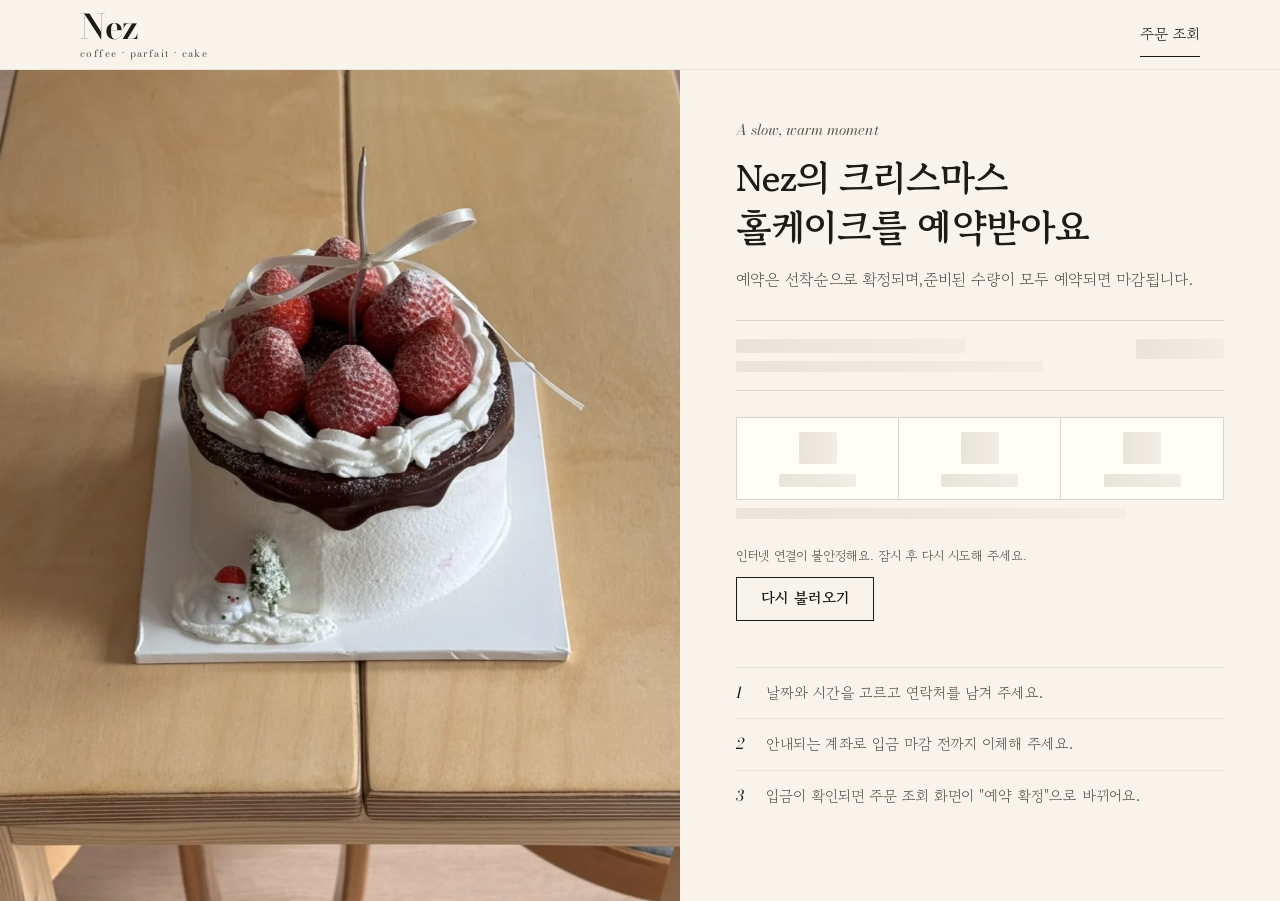
==== web/index.html @ 4365c157 "한 화면형 주문 페이지, 한글 시트와 예약 관리 메뉴, 사장님 문구 원문 반영" ====
<!doctype html>
<html lang="ko">
<head>
  <meta charset="utf-8">
  <meta name="viewport" content="width=device-width, initial-scale=1, viewport-fit=cover">
  <meta name="theme-color" content="#f8f4ec">
  <meta name="format-detection" content="telephone=no">
  <title>크리스마스 홀케이크 예약</title>
  <meta name="description" content="크리스마스 홀케이크 예약 · 12월 23·24·25일 픽업">
  <link rel="preconnect" href="https://fonts.googleapis.com">
  <link rel="preconnect" href="https://fonts.gstatic.com" crossorigin>
  <link href="https://fonts.googleapis.com/css2?family=Bodoni+Moda:ital,opsz,wght@0,6..96,400;0,6..96,600;1,6..96,400&family=Gowun+Batang:wght@400;700&display=swap" rel="stylesheet">
  <link rel="stylesheet" href="styles.css">
</head>
<body>
  <a class="skip" href="#main">본문으로 건너뛰기</a>

  <header class="top">
    <div class="top-in">
      <button type="button" class="back" id="backBtn" aria-label="처음 화면으로" hidden>
        <svg viewBox="0 0 24 24" aria-hidden="true"><path d="M15 5l-7 7 7 7"/></svg>
      </button>
      <a href="#" class="logo" id="logo" aria-label="처음 화면으로">
        <span class="logo-name" id="logoName">Nez</span>
        <span class="logo-sub" id="logoSub">coffee · parfait · cake</span>
      </a>
      <a href="#lookup" class="top-link">주문 조회</a>
    </div>
  </header>

  <main id="main" tabindex="-1">

    <!-- 불러오는 중 / 오류 -->
    <section class="screen screen-center" data-screen="loading" aria-busy="true" hidden>
      <div class="dots" aria-hidden="true"><span></span><span></span><span></span></div>
      <p class="muted">예약 정보를 불러오고 있어요</p>
    </section>

    <section class="screen screen-center" data-screen="error" hidden>
      <p class="kicker">잠시만요</p>
      <h1 class="h-lg">페이지를 불러오지 못했어요</h1>
      <p class="muted" id="loadErrorMsg">인터넷 연결을 확인하고 다시 시도해 주세요.</p>
      <button type="button" class="btn btn-solid" id="retryLoad">다시 불러오기</button>
    </section>

    <!-- 1. 소개 + 주문서 (한 화면형) -->
    <section class="screen" data-screen="home" hidden aria-labelledby="introTitle">
      <div class="home">
        <!-- 사진·제목·설명은 API를 기다리지 않고 바로 보인다. 가격·날짜·수량 자리만 뼈대로 있다가 채워진다. -->
        <div class="home-photo" id="heroPhoto" role="img" aria-label="크리스마스 딸기 홀케이크 사진" style="background-image:url('assets/hero.webp')"></div>

        <div class="home-body">
          <p class="kicker" id="introKicker">A slow, warm moment</p>
          <h1 class="h-xl" id="introTitle"><span id="introCafe">Nez</span>의 크리스마스<br>홀케이크를 예약받아요</h1>
          <p class="lead" id="introLead">예약은 선착순으로 확정되며,준비된 수량이 모두 예약되면 마감됩니다.</p>

          <div id="introData" aria-busy="true">
            <ul class="cakes" id="cakeList">
              <li class="sk-row" aria-hidden="true"><div><span class="sk sk-w60"></span><span class="sk sk-w80 sk-sm"></span></div><span class="sk sk-price"></span></li>
            </ul>
            <div class="datebox" id="introDates" role="list" aria-label="날짜별 예약 현황">
              <div aria-hidden="true"><span class="sk sk-num"></span><span class="sk sk-w50 sk-sm"></span></div>
              <div aria-hidden="true"><span class="sk sk-num"></span><span class="sk sk-w50 sk-sm"></span></div>
              <div aria-hidden="true"><span class="sk sk-num"></span><span class="sk sk-w50 sk-sm"></span></div>
            </div>
            <p class="note" id="introNote"><span class="sk sk-w80 sk-sm" aria-hidden="true"></span></p>
            <p class="place" id="introPlace" hidden></p>
            <p class="load-msg" id="introLoadMsg" role="status">예약 현황을 불러오고 있어요…</p>
          </div>

          <!-- 픽업 안내: catalog notices. 비어 있으면 숨긴다 -->
          <section class="notice-sec" id="story" aria-labelledby="noticeTitle" hidden>
            <h2 class="sub-title" id="noticeTitle">픽업 안내</h2>
            <ul class="notices" id="introNotices"></ul>
          </section>

          <ol class="steps" aria-label="예약 순서">
            <li><i>1</i><span>날짜와 시간을 고르고 연락처를 남겨 주세요.</span></li>
            <li><i>2</i><span>안내되는 계좌로 입금 마감 전까지 이체해 주세요.</span></li>
            <li><i>3</i><span>입금이 확인되면 주문 조회 화면이 "예약 확정"으로 바뀌어요.</span></li>
          </ol>

          <!-- 접수 전·마감 후에는 주문서 대신 이 안내만 보인다 -->
          <p class="closed" id="closedNotice" role="status" hidden></p>

          <form id="orderForm" class="order-form" novalidate autocomplete="on" aria-labelledby="formTitle" hidden>
            <h2 class="divider-title" id="formTitle">예약하기</h2>

          <fieldset class="sec" data-field="productId" id="cakeField" aria-describedby="err-productId" hidden>
            <legend class="sec-t"><b>케이크</b></legend>
            <div class="cake-choices" id="cakeChoices"></div>
            <p class="err" id="err-productId"></p>
          </fieldset>

          <fieldset class="sec" data-field="pickupDate" aria-describedby="err-pickupDate">
            <legend class="sec-t"><b>픽업 날짜</b><span id="dateHint"></span></legend>
            <div id="calendars"></div>
            <p class="err" id="err-pickupDate"></p>
          </fieldset>

          <fieldset class="sec" data-field="pickupTime" aria-describedby="err-pickupTime">
            <legend class="sec-t"><b>픽업 시간</b><span id="timeHint"></span></legend>
            <div class="times" id="timeChoices"></div>
            <p class="err" id="err-pickupTime"></p>
          </fieldset>

          <div class="sec">
            <h2 class="sec-t"><b>주문하시는 분</b></h2>

            <div class="field" data-field="customerName">
              <label for="customerName">성함</label>
              <input class="input" id="customerName" name="customerName" type="text" maxlength="20" autocomplete="name" enterkeyhint="next" aria-describedby="err-customerName depositorNote">
              <p class="hint" id="depositorNote">입금자명도 이 성함으로 들어가요. <b>이 이름 그대로 입금해야 자동 확정됩니다.</b></p>
              <p class="err" id="err-customerName"></p>
            </div>

            <details class="depositor" id="depositorDetails">
              <summary><span>입금자명이 다른가요?</span></summary>
              <div class="field" data-field="depositorName">
                <label for="depositorName">입금자명</label>
                <input class="input" id="depositorName" name="depositorName" type="text" maxlength="20" enterkeyhint="next" aria-describedby="err-depositorName depositorCallout">
                <p class="callout" id="depositorCallout">통장에 찍히는 이름(가족 명의 등)을 적어 주세요. 이 이름 그대로 입금해야 자동 확정됩니다.</p>
                <p class="err" id="err-depositorName"></p>
              </div>
            </details>

            <div class="field" data-field="phone">
              <label for="phone">연락처</label>
              <input class="input" id="phone" name="phone" type="tel" inputmode="numeric" maxlength="13" autocomplete="tel" enterkeyhint="done" placeholder="010-0000-0000" aria-describedby="err-phone">
              <p class="err" id="err-phone"></p>
            </div>

            <div class="field" data-field="qty">
              <span class="label" id="qtyLabel">케이크 개수</span>
              <div class="qty" role="group" aria-labelledby="qtyLabel" aria-describedby="qtyHint">
                <button type="button" id="qtyMinus" aria-label="한 개 줄이기">−</button>
                <output id="qtyValue" aria-live="polite">1</output>
                <button type="button" id="qtyPlus" aria-label="한 개 늘리기">+</button>
              </div>
              <p class="hint" id="qtyHint"></p>
              <p class="err" id="err-qty"></p>
            </div>

            <div class="field" data-field="lettering" id="letteringField" hidden>
              <label for="lettering">레터링 문구 <span class="opt">선택</span></label>
              <input class="input" id="lettering" name="lettering" type="text" aria-describedby="letteringHint err-lettering">
              <p class="hint" id="letteringHint"><span id="letteringCount">0</span> / <span id="letteringMax">20</span>자</p>
              <p class="err" id="err-lettering"></p>
            </div>
          </div>

          <div class="sec" data-field="agreePrivacy">
            <label class="agree">
              <input type="checkbox" id="agreePrivacy" name="agreePrivacy" aria-describedby="privacyText err-agreePrivacy">
              <span class="box" aria-hidden="true"></span>
              <span>개인정보 수집·이용에 동의합니다 <em>(필수)</em>
                <small id="privacyText"></small>
              </span>
            </label>
            <p class="err" id="err-agreePrivacy"></p>
            <div class="refund-box" id="formRefund" hidden>
              <p class="refund-title">환불·변경 규정</p>
              <p class="refund-text" id="formRefundText"></p>
            </div>
          </div>

          <p class="form-error" id="formError" role="alert" hidden></p>

          </form>

          <!-- 주문 바: 폰·태블릿은 화면 아래 고정, PC는 오른쪽 칸 아래에 붙는다 -->
          <aside class="summary" id="orderBar" aria-label="주문 요약" hidden>
            <div class="sum-total">
              <span class="sum-meta" id="barMeta">결제 금액</span>
              <strong id="totalAmount">0원</strong>
            </div>
            <button type="submit" form="orderForm" class="btn btn-solid" id="submitBtn">주문하기</button>
          </aside>
        </div>
      </div>
    </section>

    <!-- 3. 입금 안내 / 주문 상태 -->
    <section class="screen" data-screen="order" hidden>
      <div id="orderView" class="order-wrap"></div>
    </section>

    <!-- 4. 주문 조회 -->
    <section class="screen" data-screen="lookup" hidden aria-labelledby="lookupTitle">
      <div class="lookup-wrap">
        <p class="kicker">주문 확인</p>
        <h1 class="h-lg" id="lookupTitle">주문 조회</h1>
        <p class="muted">주문번호와 주문할 때 적은 연락처 뒷 4자리를 입력해 주세요.</p>
        <form id="lookupForm" novalidate>
          <div class="field" data-field="orderId">
            <label for="lookupOrderId">주문번호</label>
            <input class="input input-code" id="lookupOrderId" type="text" autocapitalize="characters" autocomplete="off" spellcheck="false" placeholder="C-1224-A7K2" aria-describedby="err-orderId">
            <p class="err" id="err-orderId"></p>
          </div>
          <div class="field" data-field="phone4">
            <label for="lookupPhone4">연락처 뒷 4자리</label>
            <input class="input input-code" id="lookupPhone4" type="tel" inputmode="numeric" maxlength="4" autocomplete="off" placeholder="0000" aria-describedby="err-phone4">
            <p class="err" id="err-phone4"></p>
          </div>
          <p class="form-error" id="lookupError" role="alert" hidden></p>
          <button type="submit" class="btn btn-solid btn-block" id="lookupBtn">조회하기</button>
        </form>
        <div class="recent" id="recentOrders" hidden></div>
      </div>
    </section>
  </main>

  <footer class="footer" id="footer" hidden>
    <div class="footer-in">
      <p class="footer-logo" id="footName"></p>
      <dl class="footer-biz" id="footBiz"></dl>
      <div class="footer-policy" id="footPolicy">
        <p class="footer-label">환불·변경 규정</p>
        <p id="footRefund"></p>
      </div>
      <a class="footer-insta" id="footInsta" href="#" target="_blank" rel="noopener" hidden>인스타그램</a>
    </div>
  </footer>

  <!-- 복사 대체용 시트 (클립보드가 막힌 브라우저) -->
  <div class="sheet" id="copySheet" hidden>
    <div class="sheet-panel" role="dialog" aria-modal="true" aria-labelledby="copySheetTitle">
      <p class="sheet-title" id="copySheetTitle">길게 눌러 복사해 주세요</p>
      <input class="input input-code" id="copySheetInput" type="text" readonly aria-labelledby="copySheetTitle">
      <button type="button" class="btn btn-line btn-block" id="copySheetClose">닫기</button>
    </div>
  </div>

  <div class="toast" id="toast" role="status" aria-live="polite"></div>

  <script src="config.js"></script>
  <script src="mock/mock-api.js"></script>
  <script src="app.js"></script>
</body>
</html>
---- web/styles.css ----
/* =========================================================
   Nez 크리스마스 홀케이크 예약 — 방향 A "영업 달력"
   아이보리 종이, 굵기 대비 큰 세리프, 가는 회색 격자, 마감은 분홍 원.
   색·글꼴은 :root 변수만 바꾸면 전체에 반영된다.
   ========================================================= */
:root {
  /* 바탕 */
  --ivory: #f8f4ec;        /* 페이지 */
  --paper: #fffdf8;        /* 달력·카드 */
  --line: #d9d3c8;         /* 격자선 */
  --line-soft: #e9e4da;

  /* 글자 (ivory 위 대비: ink 15:1, ink-2 6.7:1, ink-3은 장식·비활성 전용) */
  --ink: #1d1a17;
  --ink-2: #5b544c;
  --ink-3: #a39b90;

  /* 브랜드 */
  --choco: #4a2f24;        /* 선택, 강조 면 */
  --on-choco: #fffdf8;
  --berry: #a8322a;        /* 남은 수량, 오류 (ivory 위 6:1) */
  --pink: #f6d9d6;         /* 마감 원 (휴무일 원과 같은 느낌) */
  --pink-ink: #8a4a44;     /* 분홍 원 위 글자 (5:1) */
  --wood: #c9a97c;

  /* 글꼴 */
  --latin: "Bodoni Moda", "Times New Roman", serif;
  --kr: "Gowun Batang", "Apple SD Gothic Neo", "Noto Serif KR", serif;

  /* 크기 */
  --gutter: 22px;
  --tap: 52px;
  --bar-h: 76px;           /* 모바일 하단 주문 바 높이 */
  --safe-bottom: env(safe-area-inset-bottom, 0px);
}

*, *::before, *::after { box-sizing: border-box; }
html { -webkit-text-size-adjust: 100%; text-size-adjust: 100%; }
body {
  margin: 0;
  background: var(--ivory);
  color: var(--ink);
  font-family: var(--kr);
  font-size: 16px;
  line-height: 1.65;
  word-break: keep-all;
  overflow-wrap: anywhere;
  -webkit-font-smoothing: antialiased;
  -webkit-tap-highlight-color: transparent;
}
[hidden] { display: none !important; }
a { color: inherit; }
button, input, textarea, select { font: inherit; color: inherit; }
img { display: block; max-width: 100%; }
main:focus { outline: none; }

:focus-visible { outline: 2px solid var(--choco); outline-offset: 2px; }

.sr-only { position: absolute; width: 1px; height: 1px; overflow: hidden; clip: rect(0 0 0 0); white-space: nowrap; }
.footer-biz[hidden] + .footer-policy { margin-top: 0; padding-top: 0; border-top: 0; }
.skip {
  position: absolute; left: 12px; top: -60px; z-index: 100;
  padding: 10px 14px; background: var(--ink); color: var(--paper); text-decoration: none;
}
.skip:focus { top: 12px; }

/* 화면 전체에는 등장 애니메이션을 걸지 않는다.
   (opacity 0에서 시작하는 애니메이션은 탭이 가려지거나 느린 기기에서 멈추면 화면이 흐리게 남는다)
   API로 채워지는 부분만 짧게(0.25초) 또렷해지고, 멈춰도 내용은 읽힌다. */
.fill-in { animation: fillin .25s ease-out; }
@keyframes fillin { from { opacity: .4; } to { opacity: 1; } }

/* 뼈대(스켈레톤) */
.sk { display: block; height: 1em; border-radius: 2px; background: linear-gradient(90deg, var(--line-soft) 0%, #f3eee5 50%, var(--line-soft) 100%); background-size: 200% 100%; animation: shimmer 1.4s linear infinite; }
@keyframes shimmer { from { background-position: 100% 0; } to { background-position: -100% 0; } }
.sk + .sk { margin-top: 8px; }
.sk-sm { height: .8em; }
.sk-w30 { width: 30%; } .sk-w50 { width: 50%; margin-left: auto; margin-right: auto; } .sk-w60 { width: 60%; } .sk-w80 { width: 80%; }
.sk-price { width: 88px; height: 1.4em; }
.sk-num { width: 38px; height: 32px; margin: 0 auto 10px; }
.cakes .sk-row > div { flex: 1; }
.load-msg { margin: 0 0 18px; font-size: 13px; color: var(--ink-2); }
.load-msg .btn { margin-top: 10px; min-height: 44px; font-size: 15px; }
@media (prefers-reduced-motion: reduce) {
  *, *::before, *::after { animation: none !important; transition: none !important; scroll-behavior: auto !important; }
}

/* ---------- 글자 ---------- */
.kicker { margin: 0; font-family: var(--latin); font-style: italic; font-size: 15px; color: var(--ink-2); }
.h-xl { margin: 10px 0 14px; font-weight: 700; font-size: 30px; line-height: 1.3; letter-spacing: -.02em; }
.h-lg { margin: 4px 0 6px; font-weight: 700; font-size: 26px; line-height: 1.3; letter-spacing: -.01em; }
.muted { margin: 0; color: var(--ink-2); }
.num { font-family: var(--latin); }

/* ---------- 상단 ---------- */
.top { position: sticky; top: 0; z-index: 30; background: var(--ivory); border-bottom: 1px solid var(--line-soft); }
.top-in { display: flex; align-items: center; gap: 10px; min-height: 68px; padding: 10px var(--gutter); max-width: 1200px; margin: 0 auto; }
.back {
  width: 44px; height: 44px; margin-left: -12px;
  display: grid; place-items: center; border: 0; background: transparent; cursor: pointer;
}
.back svg { width: 22px; height: 22px; fill: none; stroke: currentColor; stroke-width: 1.6; stroke-linecap: round; stroke-linejoin: round; }
.logo { flex: 1; min-width: 0; text-decoration: none; line-height: 1; }
.logo-name { display: block; font-family: var(--latin); font-weight: 600; font-size: 30px; letter-spacing: -.01em; }
.logo-sub { display: block; margin-top: 5px; font-family: var(--latin); font-size: 10px; letter-spacing: .14em; color: var(--ink-2); white-space: nowrap; }
.top-link {
  flex: none; display: inline-flex; align-items: center; min-height: 44px; padding: 0; font-size: 15px; text-decoration: none;
  border-bottom: 1px solid var(--ink); line-height: 1.2;
}

/* ---------- 버튼 ---------- */
.btn {
  display: inline-flex; align-items: center; justify-content: center; gap: 10px;
  min-height: var(--tap); padding: 0 24px;
  border: 1px solid var(--ink); border-radius: 0;
  font-family: var(--kr); font-size: 17px; font-weight: 700; letter-spacing: .02em;
  text-decoration: none; cursor: pointer; user-select: none;
  transition: background-color .15s ease, opacity .15s ease;
}
.btn-solid { background: var(--ink); color: var(--paper); }
.btn-solid:active { background: var(--choco); border-color: var(--choco); }
.btn-line { background: transparent; color: var(--ink); }
.btn-line:active { background: var(--paper); }
.btn-block { display: flex; width: 100%; }
/* 비활성: 반투명 대신 불투명한 흐린 색 (하단 고정 버튼 뒤가 비치지 않게) */
.btn[disabled], .btn[aria-disabled="true"] { background: var(--line-soft); border-color: var(--line); color: var(--ink-2); pointer-events: none; }
.btn.is-loading[disabled] { background: var(--choco); border-color: var(--choco); color: var(--on-choco); }
.btn.is-loading::before {
  content: ""; width: 15px; height: 15px; border-radius: 50%;
  border: 1.5px solid currentColor; border-right-color: transparent; animation: spin .7s linear infinite;
}
@keyframes spin { to { transform: rotate(360deg); } }

/* ---------- 소개 ---------- */
.lead { margin: 0 0 28px; color: var(--ink-2); white-space: pre-line; }

.cakes { list-style: none; margin: 0; padding: 0; border-top: 1px solid var(--line); }
.cakes li { display: flex; justify-content: space-between; align-items: flex-start; gap: 16px; padding: 18px 0; border-bottom: 1px solid var(--line); }
.cakes li > div { flex: 1; min-width: 0; } /* 구성 설명이 길어도 가격과 겹치지 않게 */
.cakes .desc { margin-top: 6px; line-height: 1.6; white-space: pre-line; }
.cakes b { display: block; font-size: 18px; line-height: 1.4; }
.cakes span { display: block; font-size: 14px; color: var(--ink-2); }
.cakes .price { flex: none; font-family: var(--latin); font-size: 24px; line-height: 1.2; white-space: nowrap; color: var(--ink); }

.datebox { display: grid; grid-auto-flow: column; grid-auto-columns: 1fr; margin: 26px 0 8px; border: 1px solid var(--line); background: var(--paper); }
.datebox > div { padding: 14px 4px 12px; text-align: center; border-right: 1px solid var(--line); }
.datebox > div:last-child { border-right: 0; }
.datebox .n { font-family: var(--latin); font-size: 32px; line-height: 1; }
.datebox .w { font-size: 12px; color: var(--ink-2); margin-top: 4px; }
.datebox .s { display: inline-block; margin-top: 8px; font-size: 13px; color: var(--ink-2); }
.datebox .is-low .s { color: var(--berry); }
.datebox .is-out .n { color: var(--ink-3); }
.datebox .is-out .s { padding: 0 9px; border-radius: 999px; background: var(--pink); color: var(--pink-ink); }
.note { margin: 6px 0 26px; font-size: 14px; color: var(--ink-2); }
.note span { white-space: nowrap; }
.datebox .is-closed .s { color: var(--ink-2); }
.place { display: flex; justify-content: space-between; align-items: baseline; gap: 12px; margin: 0 0 24px; padding: 12px 0; border-top: 1px solid var(--line-soft); border-bottom: 1px solid var(--line-soft); font-size: 14px; color: var(--ink-2); }
.place b { color: var(--ink); font-weight: 400; }
.place a { flex: none; display: inline-flex; align-items: center; min-height: 44px; color: var(--ink); }
.place-box { margin-top: 14px; padding: 4px 18px; border: 1px solid var(--line); background: var(--paper); }
.place-box .place { margin: 0; border: 0; }
.closed { margin: 0 0 14px; padding: 14px 16px; border: 1px solid var(--pink-ink); color: var(--pink-ink); background: var(--paper); text-align: center; }

.steps { list-style: none; margin: 34px 0 0; padding: 0; font-size: 15px; color: var(--ink-2); }
.steps li { display: flex; gap: 16px; padding: 13px 0; border-top: 1px solid var(--line-soft); }
.steps i { font-family: var(--latin); font-style: italic; color: var(--ink); min-width: 14px; }

.notices { list-style: none; margin: 0; padding: 0; border-top: 1px solid var(--line); }
.notices li { white-space: pre-line; position: relative; padding: 12px 0 12px 18px; border-bottom: 1px solid var(--line-soft); line-height: 1.6; color: var(--ink); }
.notices li.no-dot { padding-left: 0; }
.notices li.no-dot::before { content: none; }
.notices li::before { content: ""; position: absolute; left: 2px; top: 22px; width: 6px; height: 6px; border-radius: 50%; background: var(--pink-ink); }
.osum.notice-sum ul { margin: 0; }
.refund-box { margin-top: 14px; padding: 14px 16px; border-left: 2px solid var(--line); font-size: 14px; color: var(--ink-2); }
.refund-title { margin: 0 0 4px; font-weight: 700; color: var(--ink); }
.refund-text { margin: 0; line-height: 1.7; max-width: 60ch; white-space: pre-line; }

/* ---------- 주문서 ---------- */
.sec { margin: 34px 0 0; padding: 0; border: 0; min-width: 0; }
.sec-t { display: flex; justify-content: space-between; align-items: baseline; gap: 10px; width: 100%; margin: 0 0 12px; padding: 0; font-size: 16px; font-weight: 400; }
.sec-t b { font-weight: 700; }
.sec-t span { font-size: 14px; color: var(--ink-2); text-align: right; }

/* 케이크가 2종 이상일 때만 */
.cake-choices { border-top: 1px solid var(--line); }
.cake-opt { position: relative; display: flex; align-items: center; gap: 14px; padding: 14px 4px; border-bottom: 1px solid var(--line); cursor: pointer; }
.cake-opt input { position: absolute; opacity: 0; width: 1px; height: 1px; }
.cake-opt .radio { flex: none; width: 20px; height: 20px; border: 1.5px solid var(--ink); border-radius: 50%; display: grid; place-items: center; }
.cake-opt.is-checked .radio::after { content: ""; width: 10px; height: 10px; border-radius: 50%; background: var(--choco); }
.cake-opt input:focus-visible ~ .radio { outline: 2px solid var(--choco); outline-offset: 3px; }
.cake-opt .name { flex: 1; }
.cake-opt .name small { display: block; font-size: 13px; color: var(--ink-2); }
.cake-opt .price { font-family: var(--latin); font-size: 18px; }
.cake-opt.is-disabled { color: var(--ink-3); cursor: not-allowed; }

/* 달력 */
.cal { background: var(--paper); border: 1px solid var(--line); }
.cal + .cal { margin-top: 12px; }
.cal-h { margin: 0; padding: 16px 0 10px; text-align: center; font-family: var(--latin); font-weight: 400; font-size: 34px; line-height: 1; }
.cal-h small { font-family: var(--kr); font-size: 18px; margin-left: 2px; }
.cal-g { display: grid; grid-template-columns: repeat(7, minmax(0, 1fr)); border-top: 1px solid var(--line); }
.cal-g .wd { padding: 6px 0; font-size: 12px; text-align: center; color: var(--ink-2); border-bottom: 1px solid var(--line); }
.cal-g .d {
  position: relative; min-height: 60px; padding: 6px 1px 4px;
  border-right: 1px solid var(--line-soft); border-bottom: 1px solid var(--line-soft);
  text-align: center; font-family: var(--latin); font-size: 16px; line-height: 36px; color: #c9c2b6;
}
.cal-g .d:nth-child(7n) { border-right: 0; }
.cal-g .d .c { display: inline-grid; place-items: center; width: 36px; height: 36px; border-radius: 50%; line-height: 1; }
.cal-g .d .t { display: block; font-family: var(--kr); font-size: 11px; line-height: 1.25; color: var(--ink-2); white-space: nowrap; }
.cal-g label.d { color: var(--ink); cursor: pointer; }
.cal-g label.d input { position: absolute; opacity: 0; width: 1px; height: 1px; }
.cal-g label.d input:focus-visible + .c { outline: 2px solid var(--choco); outline-offset: 2px; }
.cal-g label.d:hover .c { background: var(--line-soft); }
.cal-g .d.is-low .t { color: var(--berry); }
.cal-g .d.is-checked .c, .cal-g label.d.is-checked:hover .c { background: var(--choco); color: var(--on-choco); }
.cal-g .d.is-out { cursor: not-allowed; }
.cal-g .d.is-out .c, .cal-g label.d.is-out:hover .c { background: var(--pink); color: var(--pink-ink); }
.cal-g .d.is-out .t { color: var(--pink-ink); }
.cal-legend { display: flex; gap: 16px; padding: 10px 12px; border-top: 1px solid var(--line); font-size: 12px; color: var(--ink-2); }
.cal-legend i { display: inline-block; width: 10px; height: 10px; margin-right: 6px; border-radius: 50%; vertical-align: -1px; }

/* 시간표 */
.times { display: grid; grid-template-columns: repeat(4, minmax(0, 1fr)); border-top: 1px solid var(--line); border-left: 1px solid var(--line); background: var(--paper); }
.times .ap { grid-column: 1 / -1; padding: 6px 10px; font-size: 12px; color: var(--ink-2); border-right: 1px solid var(--line); border-bottom: 1px solid var(--line); background: var(--ivory); }
.times label {
  position: relative; display: flex; align-items: center; justify-content: center; min-height: 50px;
  border-right: 1px solid var(--line); border-bottom: 1px solid var(--line);
  font-family: var(--latin); font-size: 16px; cursor: pointer;
}
.times label input { position: absolute; opacity: 0; width: 1px; height: 1px; }
.times label:hover { background: var(--line-soft); }
.times label.is-checked { background: var(--choco); color: var(--on-choco); }
.times label input:focus-visible + span { outline: 2px solid currentColor; outline-offset: 4px; } /* :has 미지원 브라우저용 */
.times label:has(input:focus-visible) { outline: 2px solid var(--choco); outline-offset: -5px; }
.times label.is-checked:has(input:focus-visible) { outline-color: var(--on-choco); }
.times label.is-disabled { color: var(--ink-3); cursor: not-allowed; background: transparent; }
.times .fill { border-right: 1px solid var(--line); border-bottom: 1px solid var(--line); }

/* 입력란 */
.field { margin-top: 22px; }
.field label, .field .label { display: block; margin-bottom: 4px; font-size: 14px; color: var(--ink-2); }
.opt { font-size: 13px; color: var(--ink-2); }
.input {
  display: block; width: 100%; min-height: var(--tap); padding: 8px 2px;
  border: 0; border-bottom: 1px solid var(--ink); border-radius: 0; background: transparent;
  font-family: var(--kr); font-size: 18px; outline: none;
  -webkit-appearance: none; appearance: none;
}
.input::placeholder { color: #766d63; } /* 4.5:1 */
.input:focus { border-bottom-width: 2px; padding-bottom: 7px; border-color: var(--choco); background: var(--paper); }
.input:focus-visible { outline: none; }
.input-code { font-family: var(--kr); letter-spacing: .08em; text-transform: uppercase; } /* Bodoni의 하이픈은 너무 가늘어 주문번호에는 쓰지 않는다 */
.hint { margin: 6px 0 0; font-size: 13px; color: var(--ink-2); }
.hint b { color: var(--berry); font-weight: 700; }
.err { margin: 6px 0 0; font-size: 14px; color: var(--berry); }
.err:empty { display: none; }
.has-error .input { border-bottom-color: var(--berry); }
.has-error .cal, .has-error .times, .has-error .qty, .has-error .agree, .has-error .cake-choices { border-color: var(--berry); }

.depositor { margin-top: 10px; font-size: 14px; color: var(--ink-2); }
.depositor summary {
  display: inline-flex; align-items: center; gap: 8px; min-height: 44px; cursor: pointer; list-style: none;
  color: var(--ink);
}
.depositor summary span { text-decoration: underline dashed var(--ink-2); text-underline-offset: 5px; }
.depositor summary::-webkit-details-marker { display: none; }
.depositor summary::after { content: "+"; font-family: var(--latin); font-size: 18px; }
.depositor[open] summary::after { content: "−"; }
.depositor .field { margin-top: 4px; }
.callout { margin: 8px 0 0; font-size: 13px; color: var(--berry); }

.qty { display: flex; align-items: center; justify-content: space-between; max-width: 260px; border: 1px solid var(--line); background: var(--paper); }
.qty button { width: var(--tap); height: var(--tap); border: 0; background: transparent; font-size: 22px; cursor: pointer; }
.qty button:disabled { color: var(--ink-3); cursor: not-allowed; }
.qty output { font-weight: 700; font-size: 22px; } /* Bodoni의 1은 I처럼 보여 한글 글꼴로 */

.agree { position: relative; display: flex; gap: 14px; align-items: flex-start; padding: 16px; border: 1px solid var(--line); background: var(--paper); font-size: 15px; cursor: pointer; }
.agree input { position: absolute; opacity: 0; width: 1px; height: 1px; }
.agree .box { flex: none; width: 24px; height: 24px; margin-top: 1px; border: 1.5px solid var(--ink); display: grid; place-items: center; background: var(--paper); }
.agree .box::after { content: ""; width: 7px; height: 12px; margin-top: -3px; border: solid var(--on-choco); border-width: 0 2px 2px 0; transform: rotate(45deg) scale(0); transition: transform .12s ease; }
.agree input:checked + .box { background: var(--ink); }
.agree input:checked + .box::after { transform: rotate(45deg) scale(1); }
.agree input:focus-visible + .box { outline: 2px solid var(--choco); outline-offset: 3px; }
.agree em { font-style: normal; color: var(--berry); }
.agree small { display: block; margin-top: 6px; font-size: 13px; line-height: 1.55; color: var(--ink-2); }

.form-error { margin: 24px 0 0; padding: 14px 16px; border: 1px solid var(--berry); background: var(--paper); color: var(--berry); font-size: 15px; }
.form-error.is-info { border-color: var(--line); color: var(--ink-2); }

/* 주문 요약: 모바일은 하단 바, 넓은 화면은 옆에 고정 */
.summary {
  position: fixed; left: 0; right: 0; bottom: 0; z-index: 20;
  display: flex; align-items: center; gap: 14px;
  min-height: var(--bar-h); padding: 12px var(--gutter) calc(12px + var(--safe-bottom));
  background: var(--ivory); border-top: 1px solid var(--line);
}
.sum-total { flex: 1; min-width: 0; display: flex; flex-direction: column; line-height: 1.3; }
.sum-total span { font-size: 12px; color: var(--ink-2); white-space: nowrap; overflow: hidden; text-overflow: ellipsis; }
.sum-total strong { font-family: var(--latin); font-weight: 400; font-size: 24px; white-space: nowrap; }
.summary .btn { flex: 1.25; }

/* ---------- 입금 안내 / 주문 상태 ---------- */
.order-wrap { padding: 28px var(--gutter) 48px; }
.order-head .h-lg { margin-top: 10px; }
.status-tag { display: inline-flex; align-items: center; gap: 8px; font-size: 14px; color: var(--berry); }
.status-tag .dot { width: 7px; height: 7px; border-radius: 50%; background: currentColor; animation: pulse 1.6s ease-in-out infinite; }
@keyframes pulse { 0%, 100% { opacity: 1; } 50% { opacity: .25; } }
.order-id { display: flex; align-items: center; flex-wrap: wrap; gap: 10px; margin-top: 14px; font-size: 14px; color: var(--ink-2); }
.order-id code { font-family: var(--kr); font-weight: 700; font-size: 17px; letter-spacing: .05em; color: var(--ink); }

.copy {
  flex: none; min-height: 44px; min-width: 64px; padding: 0 14px;
  border: 1px solid var(--ink); background: transparent; color: var(--ink);
  font-family: var(--kr); font-size: 14px; font-weight: 700; cursor: pointer;
}
.copy.is-done { background: var(--ink); color: var(--paper); }
.copy-sm { min-height: 44px; min-width: 56px; padding: 0 12px; font-size: 13px; }

.paycard { margin-top: 24px; border: 1px solid var(--line); background: var(--paper); }
.paycard dl { margin: 0; }
.paycard-row { display: flex; justify-content: space-between; align-items: center; gap: 12px; padding: 16px 18px; border-bottom: 1px solid var(--line-soft); }
.paycard-row:last-child { border-bottom: 0; }
.paycard-row dt { font-size: 13px; color: var(--ink-2); }
.paycard-row dd { margin: 2px 0 0; font-size: 18px; font-weight: 700; }
.paycard-row dd.num { font-family: var(--kr); font-size: 19px; letter-spacing: .04em; } /* 계좌번호 하이픈이 보이도록 한글 글꼴 */
.paycard-amount { padding: 20px 18px; border-bottom: 1px solid var(--line); }
.paycard-amount dd { font-family: var(--latin); font-weight: 400; font-size: 36px; line-height: 1.15; }

.depbox { margin-top: 14px; padding: 16px 18px; border: 1px solid var(--berry); background: var(--paper); }
.depbox p { margin: 0; }
.depbox .k { font-size: 13px; color: var(--berry); }
.depbox .v { font-size: 22px; font-weight: 700; }
.depbox .s { margin-top: 4px; font-size: 14px; color: var(--ink-2); }
.depbox .s b { color: var(--berry); }

.deadline { margin-top: 14px; padding: 16px 18px; border: 1px solid var(--line); background: var(--paper); }
.deadline p { margin: 0; }
.deadline .k { display: flex; justify-content: space-between; gap: 12px; font-size: 13px; color: var(--ink-2); }
.deadline .left { color: var(--berry); white-space: nowrap; }
.deadline .v { margin-top: 2px; font-size: 17px; font-weight: 700; }

.live { margin: 20px 0 0; font-size: 13px; color: var(--ink-2); text-align: center; }

.osum { margin-top: 28px; }
.osum h2 { margin: 0 0 8px; font-size: 14px; font-weight: 400; color: var(--ink-2); }
.osum dl { margin: 0; border-top: 1px solid var(--line); }
.osum dl div { display: flex; justify-content: space-between; gap: 12px; padding: 13px 0; border-bottom: 1px solid var(--line-soft); }
.osum dl div:last-child { border-bottom: 0; }
.osum dt { color: var(--ink-2); flex: none; }
.osum dd { margin: 0; text-align: right; font-weight: 700; }

.order-actions { display: grid; gap: 10px; margin-top: 26px; }
.order-actions .tip { margin: 0; font-size: 13px; color: var(--ink-2); text-align: center; }

.stamp {
  position: relative; width: 148px; height: 148px; margin: 8px auto 24px;
  display: grid; place-items: center; border-radius: 50%;
  border: 1px solid var(--choco); color: var(--choco); text-align: center;
  transform: rotate(-4deg);
  animation: stamp .5s cubic-bezier(.2, 1.4, .4, 1) both;
}
.stamp::before { content: ""; position: absolute; inset: 7px; border-radius: 50%; border: 1px solid var(--choco); }
.stamp b { display: block; font-size: 22px; line-height: 1.2; }
.stamp small { display: block; margin-top: 4px; font-family: var(--latin); font-style: italic; font-size: 13px; }
@keyframes stamp { from { transform: scale(.7) rotate(-12deg); opacity: 0; } to { transform: rotate(-4deg); opacity: 1; } }
.confirmed-head { text-align: center; }
.confirmed-head .order-id { justify-content: center; }
.pickup-big { margin-top: 22px; padding: 18px; border: 1px solid var(--line); background: var(--paper); text-align: center; }
.pickup-big .k { margin: 0; font-size: 13px; color: var(--ink-2); }
.pickup-big .v { margin: 4px 0 0; font-size: 24px; font-weight: 700; line-height: 1.3; }

.state-msg { text-align: center; }
.state-msg .icon { margin: 10px auto 18px; width: 64px; height: 64px; border-radius: 50%; display: grid; place-items: center; background: var(--pink); color: var(--pink-ink); font-family: var(--latin); font-size: 26px; }
.state-msg .order-id { justify-content: center; }

/* ---------- 조회 ---------- */
.lookup-wrap { max-width: 520px; margin: 0 auto; padding: 28px var(--gutter) 48px; }
#lookupForm .btn { margin-top: 30px; }
.recent { margin-top: 36px; }
.recent p { margin: 0 0 8px; font-size: 14px; color: var(--ink-2); }
.recent a { display: flex; justify-content: space-between; align-items: center; gap: 10px; min-height: 52px; padding: 0 4px; border-bottom: 1px solid var(--line); text-decoration: none; }
.recent p + a { border-top: 1px solid var(--line); }
.recent code { font-family: var(--kr); font-weight: 700; letter-spacing: .05em; }
.recent span { font-size: 14px; color: var(--ink-2); }

/* ---------- 불러오기 ---------- */
.screen-center { display: flex; flex-direction: column; align-items: center; justify-content: center; gap: 12px; min-height: 60vh; padding: 60px var(--gutter); text-align: center; }
.dots { display: flex; gap: 8px; }
.dots span { width: 8px; height: 8px; border-radius: 50%; background: var(--choco); animation: pulse 1.2s ease-in-out infinite; }
.dots span:nth-child(2) { animation-delay: .2s; }
.dots span:nth-child(3) { animation-delay: .4s; }

/* ---------- 하단 사업자 정보 ---------- */
.footer { border-top: 1px solid var(--line); font-size: 13px; color: var(--ink-2); line-height: 1.75; }
.footer-in { max-width: 1200px; margin: 0 auto; padding: 30px var(--gutter) calc(36px + var(--safe-bottom)); }
body.has-bar .footer-in { padding-bottom: calc(var(--bar-h) + 30px + var(--safe-bottom)); }
.footer-logo { margin: 0 0 10px; font-family: var(--latin); font-weight: 600; font-size: 22px; color: var(--ink); }
.footer-biz { margin: 0; }
.footer-biz div { display: flex; gap: 10px; }
.footer-biz dt { flex: none; width: 96px; }
.footer-biz dd { margin: 0; color: var(--ink); }
.footer-policy { margin-top: 14px; padding-top: 14px; border-top: 1px solid var(--line-soft); }
.footer-policy p { margin: 0; }
#footRefund { max-width: 60ch; line-height: 1.75; white-space: pre-line; } /* 사장님 문구의 줄바꿈을 살린다 */
.footer-label { color: var(--ink); font-weight: 700; }
.footer-insta { display: inline-block; margin-top: 12px; color: var(--ink); padding: 6px 0; }

/* ---------- 토스트, 복사 시트 ---------- */
.toast {
  position: fixed; left: 50%; bottom: calc(var(--bar-h) + 20px + var(--safe-bottom)); z-index: 60;
  max-width: calc(100% - 40px); padding: 12px 18px; background: var(--ink); color: var(--paper); font-size: 15px;
  transform: translate(-50%, 12px); opacity: 0; pointer-events: none; transition: opacity .2s ease, transform .2s ease;
}
.toast.is-on { opacity: 1; transform: translate(-50%, 0); }
.sheet { position: fixed; inset: 0; z-index: 70; display: flex; align-items: flex-end; justify-content: center; background: rgba(29, 26, 23, .4); }
.sheet-panel { width: 100%; max-width: 480px; display: grid; gap: 14px; padding: 24px var(--gutter) calc(20px + var(--safe-bottom)); background: var(--ivory); border-top: 1px solid var(--line); }
.sheet-title { margin: 0; text-align: center; font-weight: 700; }
.sheet .input { text-align: center; font-size: 22px; user-select: all; -webkit-user-select: all; }

/* ---------- MOCK 패널 (MOCK 모드에서만 생김) ---------- */
.mock-panel { position: fixed; right: 8px; top: 76px; z-index: 50; font-size: 13px; }
.mock-toggle { padding: 6px 9px; border: 0; background: #222; color: #ffd75e; font: 700 11px/1 ui-monospace, Menlo, Consolas, monospace; letter-spacing: .08em; opacity: .7; cursor: pointer; }
.mock-body { position: absolute; right: 0; top: 30px; width: 240px; padding: 14px; background: #222; color: #eee; display: grid; gap: 10px; box-shadow: 0 10px 30px rgba(0, 0, 0, .3); }
.mock-body label { display: grid; gap: 4px; }
.mock-body select, .mock-body input[type="number"] { padding: 6px 8px; border: 0; background: #fff; color: #222; font-size: 14px; }
.mock-body .mock-check { display: flex; align-items: center; gap: 8px; }
.mock-title { margin: 0; font-weight: 700; color: #ffd75e; }
.mock-hint { margin: 0; color: #aaa; font-size: 12px; }
.mock-reset { padding: 8px; border: 1px solid #555; background: transparent; color: #eee; cursor: pointer; }

/* =========================================================
   한 화면형: 사진 → 소개 → 케이크·날짜 → 주문서
   ========================================================= */
.home-photo {
  width: 100%; height: 40vh; min-height: 220px; max-height: 380px;
  background: #e9dfcf center 48% / cover no-repeat; /* 가로로 긴 비율로 잘라 케이크가 가운데 */
}
.home-body { padding: 30px var(--gutter) 40px; }
.notice-sec { margin: 6px 0 0; }
.sub-title { margin: 0 0 10px; font-size: 18px; font-weight: 700; }
.home-body .steps { margin-top: 28px; }
.home-body .closed { margin: 30px 0 0; }
.order-form { padding: 0; }
.divider-title { display: flex; align-items: center; gap: 14px; margin: 46px 0 0; font-size: 16px; font-weight: 700; color: var(--ink); }
.divider-title::before, .divider-title::after { content: ""; flex: 1; height: 1px; background: var(--line); }
.order-form .sec, .order-form .field { scroll-margin-top: 90px; scroll-margin-bottom: calc(var(--bar-h) + 20px); }
.order-form .form-error { scroll-margin-bottom: calc(var(--bar-h) + 20px); }

/* =========================================================
   태블릿 (768px~)
   ========================================================= */
@media (min-width: 768px) {
  :root { --gutter: 40px; }
  .logo-name { font-size: 34px; }
  .home-photo { height: 42vh; max-height: 440px; }
  .home-body { max-width: 720px; margin: 0 auto; padding: 44px var(--gutter) 48px; }
  .h-xl { font-size: 36px; }
  .times { grid-template-columns: repeat(6, minmax(0, 1fr)); }
  .summary { padding-left: max(var(--gutter), calc((100% - 720px) / 2 + var(--gutter))); padding-right: max(var(--gutter), calc((100% - 720px) / 2 + var(--gutter))); }
  .cal-g .d { min-height: 66px; }
  .order-wrap { max-width: 640px; margin: 0 auto; }
}

/* =========================================================
   데스크톱 (1080px~): 왼쪽 사진 고정 + 오른쪽 스크롤, 주문 바는 오른쪽 아래에 붙는다
   ========================================================= */
@media (min-width: 1080px) {
  .home { display: grid; grid-template-columns: minmax(0, 1fr) minmax(0, 600px); }
  .home-photo { position: sticky; top: 69px; height: calc(100vh - 69px); max-height: none; min-height: 0; background-position: center; }
  .home-body { max-width: none; margin: 0; padding: 48px 56px 0; }
  .h-xl { font-size: 38px; }
  .summary {
    position: sticky; bottom: 0; left: auto; right: auto;
    margin: 40px -56px 0; padding: 16px 56px calc(16px + var(--safe-bottom));
  }
  .summary[hidden] { display: none !important; }
  .home-body { display: flex; flex-direction: column; min-height: calc(100vh - 69px); }
  .home-body .summary { margin-top: auto; }
  .home-body .order-form { margin-bottom: 40px; }
  .home-body .closed { margin-bottom: 56px; }
  .sum-total strong { font-size: 28px; }
  .summary .btn { flex: 1.25; }
  .order-form { padding-bottom: 0; }
  body.has-bar .footer-in { padding-bottom: calc(36px + var(--safe-bottom)); }
  .toast { bottom: 100px; }

  .order-wrap { max-width: 1120px; padding: 48px var(--gutter) 72px; }
  .order-grid { display: grid; grid-template-columns: minmax(0, 1fr) 380px; column-gap: 64px; align-items: start; }
  .order-side { position: sticky; top: 100px; margin-top: 24px; }
  .order-side .osum { margin-top: 0; padding: 18px 24px 6px; border: 1px solid var(--line); background: var(--paper); }
  .order-side .osum dl { border-top: 0; }
  .narrow { max-width: 560px; margin: 0 auto; }
  .lookup-wrap { padding-top: 64px; }
}
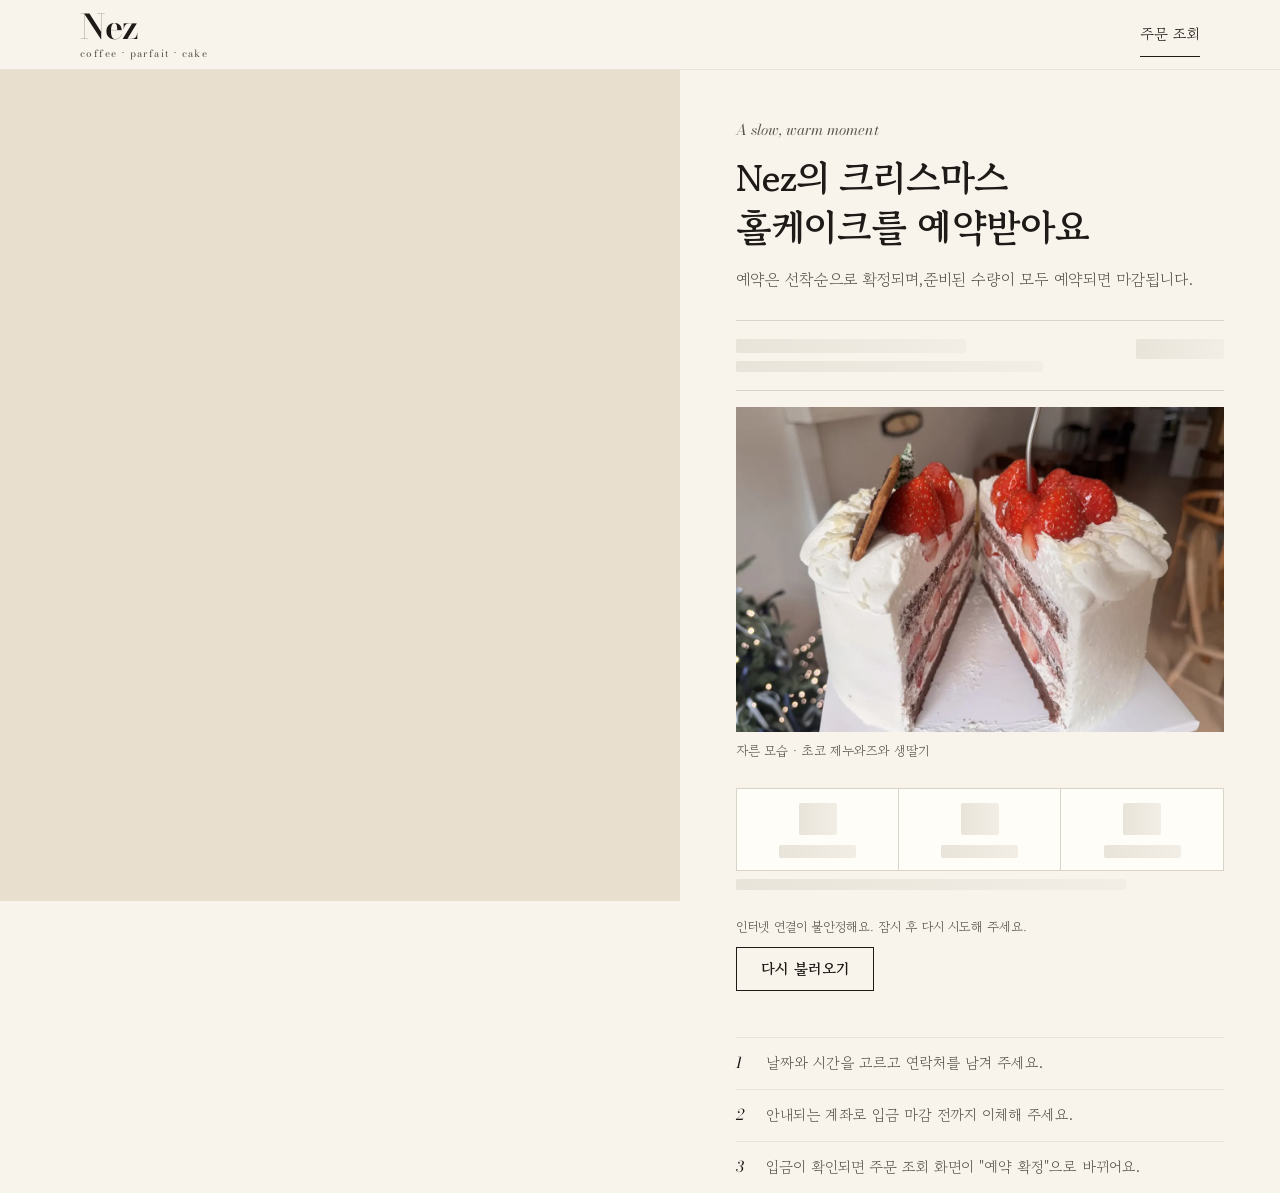
==== commit d7a012d3: "올해 케이크 사진으로 교체, 링크 미리보기 그림 추가 Co-Authored-By: Claude Fable 5.2 <noreply@anthropic.com>" ====
--- a/web/index.html
+++ b/web/index.html
@@ -6,11 +6,30 @@
   <meta name="theme-color" content="#f8f4ec">
   <meta name="format-detection" content="telephone=no">
   <title>크리스마스 홀케이크 예약</title>
-  <meta name="description" content="크리스마스 홀케이크 예약 · 12월 23·24·25일 픽업">
+  <meta name="description" content="Nez 크리스마스 딸기 홀케이크 예약 · 12월 23·24·25일 픽업 · 선착순">
+  <!-- 링크 미리보기 (카카오톡·인스타 등). og:image는 절대 주소여야 해서 배포 주소를 적는다. -->
+  <meta property="og:type" content="website">
+  <meta property="og:site_name" content="Nez">
+  <meta property="og:title" content="Nez 크리스마스 홀케이크 예약">
+  <meta property="og:description" content="12월 23·24·25일 픽업 · 마스카포네 생크림, 초코 제누와즈, 생딸기 · 선착순 예약">
+  <meta property="og:url" content="https://nez-cake.github.io/">
+  <meta property="og:image" content="https://nez-cake.github.io/assets/og.jpg">
+  <meta property="og:image:width" content="1200">
+  <meta property="og:image:height" content="630">
+  <meta property="og:image:alt" content="트리 앞 딸기 생크림 홀케이크와 메리 크리스마스 쿠키">
+  <meta property="og:locale" content="ko_KR">
+  <meta name="twitter:card" content="summary_large_image">
   <link rel="preconnect" href="https://fonts.googleapis.com">
   <link rel="preconnect" href="https://fonts.gstatic.com" crossorigin>
   <link href="https://fonts.googleapis.com/css2?family=Bodoni+Moda:ital,opsz,wght@0,6..96,400;0,6..96,600;1,6..96,400&family=Gowun+Batang:wght@400;700&display=swap" rel="stylesheet">
-  <link rel="stylesheet" href="styles.css">
+  <!--
+    버전 꼬리표 규칙 (예전 파일이 브라우저에 남아 화면이 깨지는 것을 막는다)
+    - styles.css, config.js, mock/mock-api.js, app.js 를 고치면, 아래 네 주소의 ?v= 값을 모두 새 값으로 올린다.
+    - 값은 "날짜 + 알파벳" 형식: 20261123b → 같은 날 다시 고치면 20261123c, 다음 날이면 20261124a.
+    - 네 파일 모두 같은 값을 쓴다. 하나만 고쳐도 네 개를 함께 올린다(헷갈리지 않게).
+    - index.html 자체에는 꼬리표를 붙일 수 없다. GitHub Pages는 파일을 10분쯤 캐시하므로, 배포 직후 10분 안에는 예전 화면이 보일 수 있다(그래도 짝이 맞는 파일끼리 열려 깨지지 않는다).
+  -->
+  <link rel="stylesheet" href="styles.css?v=20261126a">
 </head>
 <body>
   <a class="skip" href="#main">본문으로 건너뛰기</a>
@@ -47,7 +66,12 @@
     <section class="screen" data-screen="home" hidden aria-labelledby="introTitle">
       <div class="home">
         <!-- 사진·제목·설명은 API를 기다리지 않고 바로 보인다. 가격·날짜·수량 자리만 뼈대로 있다가 채워진다. -->
-        <div class="home-photo" id="heroPhoto" role="img" aria-label="크리스마스 딸기 홀케이크 사진" style="background-image:url('assets/hero.webp')"></div>
+        <!-- 대표 사진: 폰·태블릿은 가로 사진(13), PC(1080px~) 왼쪽 고정 칸은 세로 사진(12) -->
+        <picture class="home-photo" id="heroPhoto">
+          <source media="(min-width: 1080px)" srcset="assets/hero-tall.webp" width="1200" height="1600">
+          <img src="assets/hero-wide.webp" width="1200" height="900" fetchpriority="high" decoding="async"
+            alt="크리스마스 트리 앞 나무 테이블에 놓인 딸기 생크림 홀케이크. 메리 크리스마스 쿠키와 촛불이 꽂혀 있어요.">
+        </picture>
 
         <div class="home-body">
           <p class="kicker" id="introKicker">A slow, warm moment</p>
@@ -58,6 +82,12 @@
             <ul class="cakes" id="cakeList">
               <li class="sk-row" aria-hidden="true"><div><span class="sk sk-w60"></span><span class="sk sk-w80 sk-sm"></span></div><span class="sk sk-price"></span></li>
             </ul>
+            <!-- 단면 사진: 구성 설명(초코 제누와즈, 생딸기)을 눈으로 보여 준다 -->
+            <figure class="cake-cut">
+              <img src="assets/cake-cut.webp" width="1200" height="800" loading="lazy" decoding="async"
+                alt="케이크를 자른 단면. 초코 제누와즈 사이사이에 생크림과 생딸기가 층층이 들어 있어요.">
+              <figcaption>자른 모습 · 초코 제누와즈와 생딸기</figcaption>
+            </figure>
             <div class="datebox" id="introDates" role="list" aria-label="날짜별 예약 현황">
               <div aria-hidden="true"><span class="sk sk-num"></span><span class="sk sk-w50 sk-sm"></span></div>
               <div aria-hidden="true"><span class="sk sk-num"></span><span class="sk sk-w50 sk-sm"></span></div>
@@ -190,22 +220,23 @@
       <div class="lookup-wrap">
         <p class="kicker">주문 확인</p>
         <h1 class="h-lg" id="lookupTitle">주문 조회</h1>
-        <p class="muted">주문번호와 주문할 때 적은 연락처 뒷 4자리를 입력해 주세요.</p>
+        <p class="muted">주문하실 때 적은 성함과 연락처를 입력해 주세요.</p>
         <form id="lookupForm" novalidate>
-          <div class="field" data-field="orderId">
-            <label for="lookupOrderId">주문번호</label>
-            <input class="input input-code" id="lookupOrderId" type="text" autocapitalize="characters" autocomplete="off" spellcheck="false" placeholder="C-1224-A7K2" aria-describedby="err-orderId">
-            <p class="err" id="err-orderId"></p>
-          </div>
-          <div class="field" data-field="phone4">
-            <label for="lookupPhone4">연락처 뒷 4자리</label>
-            <input class="input input-code" id="lookupPhone4" type="tel" inputmode="numeric" maxlength="4" autocomplete="off" placeholder="0000" aria-describedby="err-phone4">
-            <p class="err" id="err-phone4"></p>
+          <div class="field" data-field="lkName">
+            <label for="lookupName">성함</label>
+            <input class="input" id="lookupName" type="text" autocomplete="name" maxlength="20" placeholder="김민지" aria-describedby="err-lkName">
+            <p class="err" id="err-lkName"></p>
+          </div>
+          <div class="field" data-field="lkPhone">
+            <label for="lookupPhone">연락처</label>
+            <input class="input" id="lookupPhone" type="tel" inputmode="numeric" autocomplete="tel" maxlength="13" placeholder="010-0000-0000" aria-describedby="err-lkPhone">
+            <p class="err" id="err-lkPhone"></p>
           </div>
           <p class="form-error" id="lookupError" role="alert" hidden></p>
           <button type="submit" class="btn btn-solid btn-block" id="lookupBtn">조회하기</button>
         </form>
-        <div class="recent" id="recentOrders" hidden></div>
+        <div class="order-list" id="lookupResults" hidden></div>
+        <div class="order-list recent" id="recentOrders" hidden></div>
       </div>
     </section>
   </main>
@@ -233,8 +264,8 @@
 
   <div class="toast" id="toast" role="status" aria-live="polite"></div>
 
-  <script src="config.js"></script>
-  <script src="mock/mock-api.js"></script>
-  <script src="app.js"></script>
+  <script src="config.js?v=20261126a"></script>
+  <script src="mock/mock-api.js?v=20261126a"></script>
+  <script src="app.js?v=20261126a"></script>
 </body>
 </html>
--- a/web/styles.css
+++ b/web/styles.css
@@ -306,8 +306,9 @@
 .status-tag { display: inline-flex; align-items: center; gap: 8px; font-size: 14px; color: var(--berry); }
 .status-tag .dot { width: 7px; height: 7px; border-radius: 50%; background: currentColor; animation: pulse 1.6s ease-in-out infinite; }
 @keyframes pulse { 0%, 100% { opacity: 1; } 50% { opacity: .25; } }
-.order-id { display: flex; align-items: center; flex-wrap: wrap; gap: 10px; margin-top: 14px; font-size: 14px; color: var(--ink-2); }
-.order-id code { font-family: var(--kr); font-weight: 700; font-size: 17px; letter-spacing: .05em; color: var(--ink); }
+/* 주문번호는 참고용: 작게 */
+.order-id { display: flex; align-items: center; flex-wrap: wrap; gap: 6px; margin-top: 12px; font-size: 13px; color: var(--ink-2); }
+.order-id code { font-family: var(--kr); font-size: 13px; letter-spacing: .04em; color: var(--ink-2); }
 
 .copy {
   flex: none; min-height: 44px; min-width: 64px; padding: 0 14px;
@@ -377,12 +378,19 @@
 /* ---------- 조회 ---------- */
 .lookup-wrap { max-width: 520px; margin: 0 auto; padding: 28px var(--gutter) 48px; }
 #lookupForm .btn { margin-top: 30px; }
-.recent { margin-top: 36px; }
-.recent p { margin: 0 0 8px; font-size: 14px; color: var(--ink-2); }
-.recent a { display: flex; justify-content: space-between; align-items: center; gap: 10px; min-height: 52px; padding: 0 4px; border-bottom: 1px solid var(--line); text-decoration: none; }
-.recent p + a { border-top: 1px solid var(--line); }
-.recent code { font-family: var(--kr); font-weight: 700; letter-spacing: .05em; }
-.recent span { font-size: 14px; color: var(--ink-2); }
+/* 조회 결과 목록과 이 기기에서 넣은 주문 목록 */
+.order-list { margin-top: 32px; scroll-margin-top: 80px; }
+.order-list + .order-list { margin-top: 36px; }
+.ol-title { margin: 0 0 8px; font-size: 14px; color: var(--ink-2); outline: none; }
+#lookupResults .ol-title { font-size: 16px; color: var(--ink); }
+.order-list a { display: flex; justify-content: space-between; align-items: center; gap: 12px; min-height: 64px; padding: 10px 4px; border-bottom: 1px solid var(--line); text-decoration: none; color: var(--ink); }
+.order-list .ol-title + a { border-top: 1px solid var(--line); }
+.order-list a:hover { background: var(--paper); }
+.ol-main { display: grid; gap: 2px; min-width: 0; }
+.ol-main b { font-size: 16px; }
+.ol-main small { font-size: 13px; color: var(--ink-2); }
+.ol-st { flex: none; padding: 4px 10px; border: 1px solid var(--line); font-size: 13px; color: var(--ink-2); white-space: nowrap; }
+.ol-st.is-ok { border-color: var(--choco); color: var(--choco); }
 
 /* ---------- 불러오기 ---------- */
 .screen-center { display: flex; flex-direction: column; align-items: center; justify-content: center; gap: 12px; min-height: 60vh; padding: 60px var(--gutter); text-align: center; }
@@ -433,9 +441,16 @@
    한 화면형: 사진 → 소개 → 케이크·날짜 → 주문서
    ========================================================= */
 .home-photo {
-  width: 100%; height: 40vh; min-height: 220px; max-height: 380px;
-  background: #e9dfcf center 48% / cover no-repeat; /* 가로로 긴 비율로 잘라 케이크가 가운데 */
-}
+  display: block; width: 100%; height: 40vh; min-height: 220px; max-height: 380px;
+  overflow: hidden; background: #e9dfcf;
+}
+/* 13번 사진: 촛불(위)과 쿠키 글씨(가운데)가 잘리지 않게 세로 기준점을 조금 위로 */
+.home-photo img { display: block; width: 100%; height: 100%; object-fit: cover; object-position: 50% 40%; }
+
+/* 단면 사진 (케이크 이름·구성 바로 아래) */
+.cake-cut { margin: 16px 0 0; }
+.cake-cut img { display: block; width: 100%; height: auto; aspect-ratio: 3 / 2; object-fit: cover; background: #ece4d8; }
+.cake-cut figcaption { margin-top: 8px; font-size: 13px; color: var(--ink-2); }
 .home-body { padding: 30px var(--gutter) 40px; }
 .notice-sec { margin: 6px 0 0; }
 .sub-title { margin: 0 0 10px; font-size: 18px; font-weight: 700; }
@@ -467,7 +482,8 @@
    ========================================================= */
 @media (min-width: 1080px) {
   .home { display: grid; grid-template-columns: minmax(0, 1fr) minmax(0, 600px); }
-  .home-photo { position: sticky; top: 69px; height: calc(100vh - 69px); max-height: none; min-height: 0; background-position: center; }
+  .home-photo { position: sticky; top: 69px; height: calc(100vh - 69px); max-height: none; min-height: 0; }
+  .home-photo img { object-position: 50% 55%; } /* 12번 세로 사진: 촛불부터 케이크 받침까지 */
   .home-body { max-width: none; margin: 0; padding: 48px 56px 0; }
   .h-xl { font-size: 38px; }
   .summary {
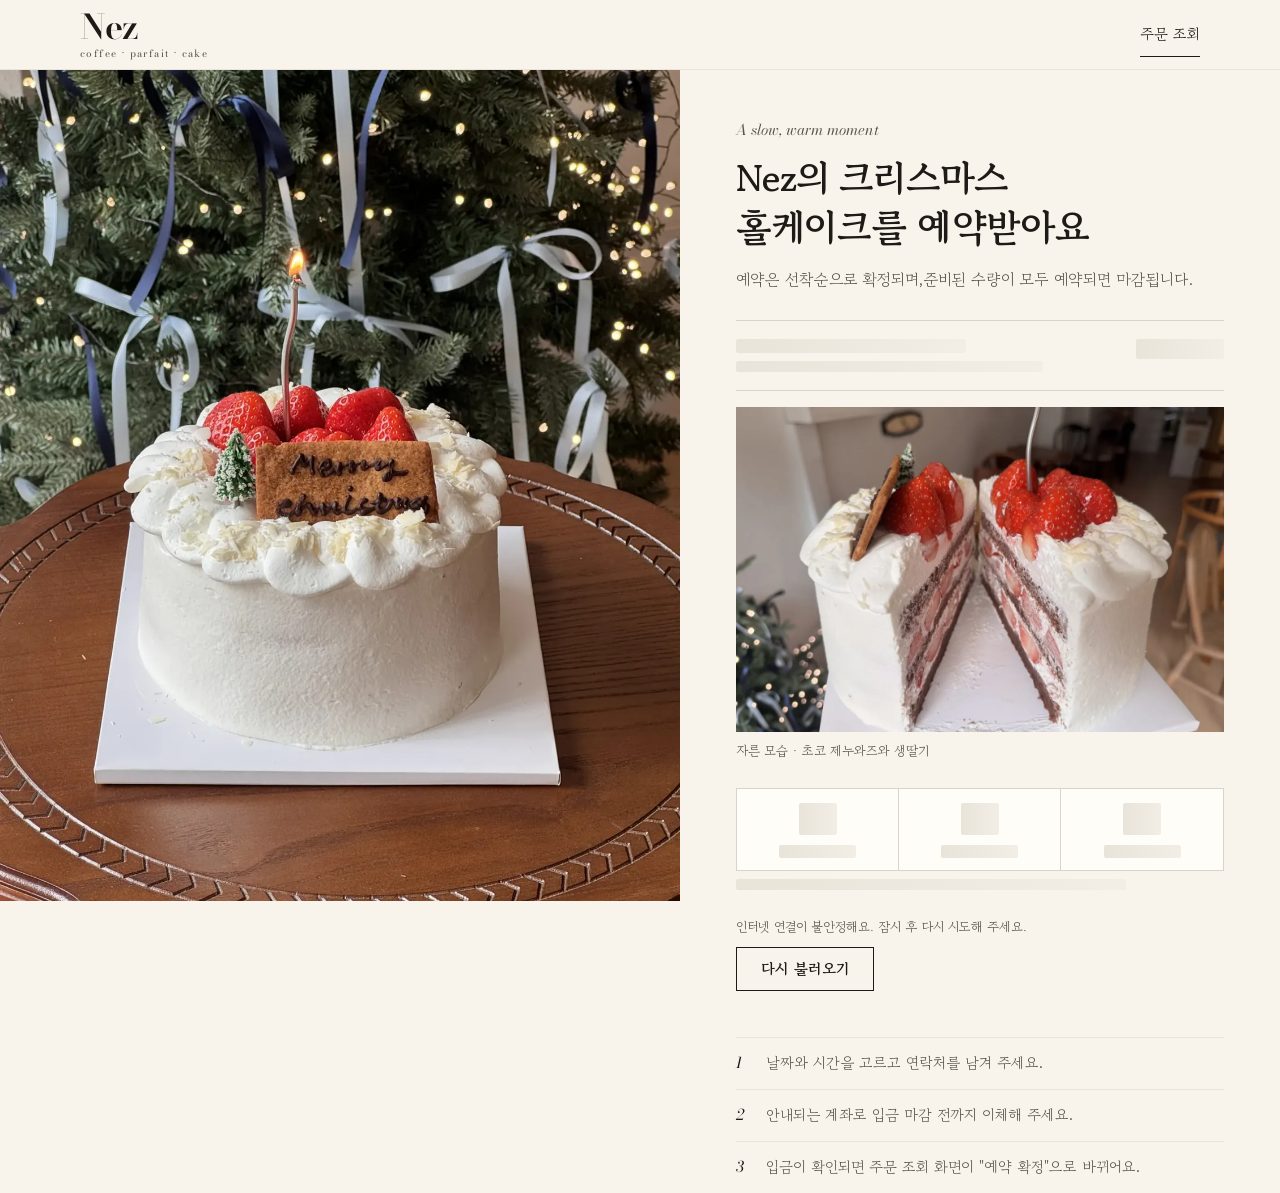
==== commit 385fed51: "폰에서 대표 사진이 잘리지 않게 수정 Co-Authored-By: Claude Fable 5.2 <noreply@anthropic.com>" ====
--- a/web/index.html
+++ b/web/index.html
@@ -29,7 +29,7 @@
     - 네 파일 모두 같은 값을 쓴다. 하나만 고쳐도 네 개를 함께 올린다(헷갈리지 않게).
     - index.html 자체에는 꼬리표를 붙일 수 없다. GitHub Pages는 파일을 10분쯤 캐시하므로, 배포 직후 10분 안에는 예전 화면이 보일 수 있다(그래도 짝이 맞는 파일끼리 열려 깨지지 않는다).
   -->
-  <link rel="stylesheet" href="styles.css?v=20261126a">
+  <link rel="stylesheet" href="styles.css?v=20261126b">
 </head>
 <body>
   <a class="skip" href="#main">본문으로 건너뛰기</a>
@@ -264,8 +264,8 @@
 
   <div class="toast" id="toast" role="status" aria-live="polite"></div>
 
-  <script src="config.js?v=20261126a"></script>
-  <script src="mock/mock-api.js?v=20261126a"></script>
-  <script src="app.js?v=20261126a"></script>
+  <script src="config.js?v=20261126b"></script>
+  <script src="mock/mock-api.js?v=20261126b"></script>
+  <script src="app.js?v=20261126b"></script>
 </body>
 </html>
--- a/web/styles.css
+++ b/web/styles.css
@@ -440,12 +440,10 @@
 /* =========================================================
    한 화면형: 사진 → 소개 → 케이크·날짜 → 주문서
    ========================================================= */
-.home-photo {
-  display: block; width: 100%; height: 40vh; min-height: 220px; max-height: 380px;
-  overflow: hidden; background: #e9dfcf;
-}
-/* 13번 사진: 촛불(위)과 쿠키 글씨(가운데)가 잘리지 않게 세로 기준점을 조금 위로 */
-.home-photo img { display: block; width: 100%; height: 100%; object-fit: cover; object-position: 50% 40%; }
+/* 폰·태블릿: 13번 가로 사진을 자르지 않고 원본 비율(4:3) 그대로 전체를 보여 준다.
+   높이를 화면 높이(vh)에 묶지 않으므로 낮은 폰이나 인앱 브라우저 바가 있어도 불꽃·쿠키 글씨가 잘리지 않는다. */
+.home-photo { display: block; width: 100%; overflow: hidden; background: #e9dfcf; }
+.home-photo img { display: block; width: 100%; height: auto; aspect-ratio: 4 / 3; object-fit: cover; }
 
 /* 단면 사진 (케이크 이름·구성 바로 아래) */
 .cake-cut { margin: 16px 0 0; }
@@ -468,7 +466,7 @@
 @media (min-width: 768px) {
   :root { --gutter: 40px; }
   .logo-name { font-size: 34px; }
-  .home-photo { height: 42vh; max-height: 440px; }
+  .home-photo { max-width: 760px; margin: 0 auto; } /* 큰 태블릿에서 사진이 화면을 다 덮지 않게 */
   .home-body { max-width: 720px; margin: 0 auto; padding: 44px var(--gutter) 48px; }
   .h-xl { font-size: 36px; }
   .times { grid-template-columns: repeat(6, minmax(0, 1fr)); }
@@ -482,8 +480,10 @@
    ========================================================= */
 @media (min-width: 1080px) {
   .home { display: grid; grid-template-columns: minmax(0, 1fr) minmax(0, 600px); }
-  .home-photo { position: sticky; top: 69px; height: calc(100vh - 69px); max-height: none; min-height: 0; }
-  .home-photo img { object-position: 50% 55%; } /* 12번 세로 사진: 촛불부터 케이크 받침까지 */
+  /* PC: 12번 세로 사진을 왼쪽 칸에 꽉 채운다(위아래가 조금 잘림).
+     불꽃 끝은 사진 높이의 약 24%, 케이크 아래 끝은 약 80% 지점 → 기준점 55%면 1280x720~1920x1080에서 둘 다 보인다. */
+  .home-photo { position: sticky; top: 69px; max-width: none; margin: 0; height: calc(100vh - 69px); }
+  .home-photo img { height: 100%; aspect-ratio: auto; object-position: 50% 55%; }
   .home-body { max-width: none; margin: 0; padding: 48px 56px 0; }
   .h-xl { font-size: 38px; }
   .summary {
@@ -509,3 +509,8 @@
   .narrow { max-width: 560px; margin: 0 auto; }
   .lookup-wrap { padding-top: 64px; }
 }
+
+/* 아주 넓은 화면(1600px~): 오른쪽 칸을 720px로 넓혀 왼쪽 세로 사진이 덜 잘리게 */
+@media (min-width: 1600px) {
+  .home { grid-template-columns: minmax(0, 1fr) minmax(0, 720px); }
+}
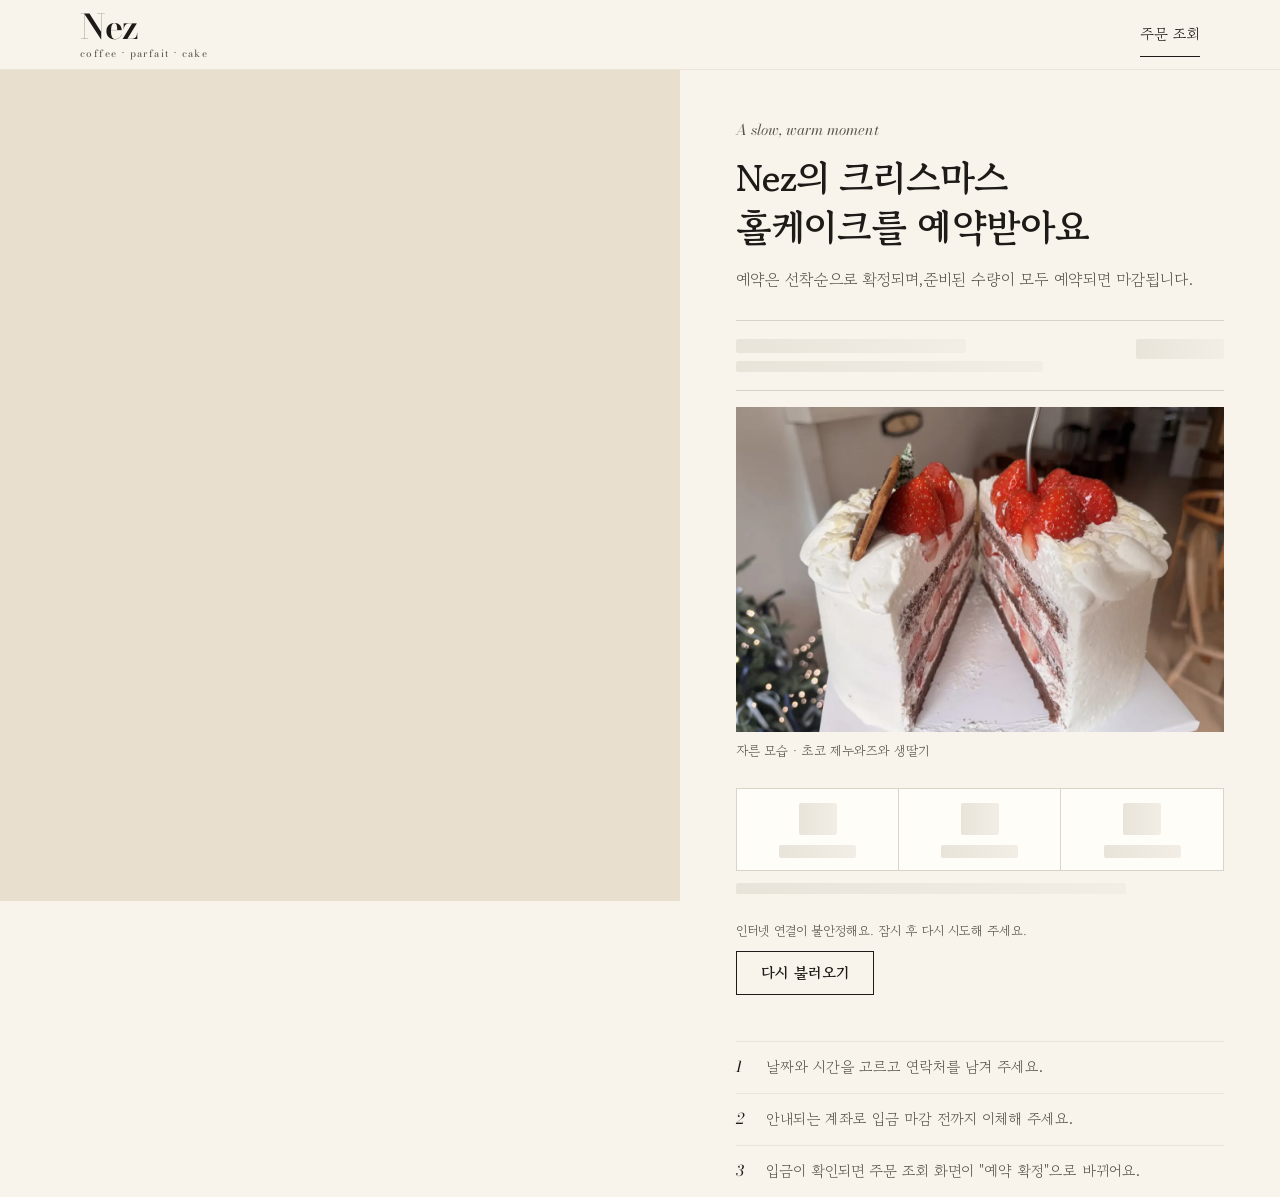
==== commit c7e48b6d: "줄바꿈과 사진 잘림 수정, 테마 목업 5종과 숫자 글꼴 비교 자료 추가 Co-Authored-By: Claude Fable 5.2 <noreply@anthropic.com>" ====
--- a/web/index.html
+++ b/web/index.html
@@ -29,7 +29,7 @@
     - 네 파일 모두 같은 값을 쓴다. 하나만 고쳐도 네 개를 함께 올린다(헷갈리지 않게).
     - index.html 자체에는 꼬리표를 붙일 수 없다. GitHub Pages는 파일을 10분쯤 캐시하므로, 배포 직후 10분 안에는 예전 화면이 보일 수 있다(그래도 짝이 맞는 파일끼리 열려 깨지지 않는다).
   -->
-  <link rel="stylesheet" href="styles.css?v=20261126b">
+  <link rel="stylesheet" href="styles.css?v=20261126e">
 </head>
 <body>
   <a class="skip" href="#main">본문으로 건너뛰기</a>
@@ -66,10 +66,10 @@
     <section class="screen" data-screen="home" hidden aria-labelledby="introTitle">
       <div class="home">
         <!-- 사진·제목·설명은 API를 기다리지 않고 바로 보인다. 가격·날짜·수량 자리만 뼈대로 있다가 채워진다. -->
-        <!-- 대표 사진: 폰·태블릿은 가로 사진(13), PC(1080px~) 왼쪽 고정 칸은 세로 사진(12) -->
+        <!-- 대표 사진: 1단 배치는 hero-single(12번을 6:5로 잘라 케이크 전체가 들어감), PC 2단(1080px~ 그리고 가로/세로 9/8 이상, styles.css와 같은 조건) 왼쪽 고정 칸은 세로 사진(12) -->
         <picture class="home-photo" id="heroPhoto">
-          <source media="(min-width: 1080px)" srcset="assets/hero-tall.webp" width="1200" height="1600">
-          <img src="assets/hero-wide.webp" width="1200" height="900" fetchpriority="high" decoding="async"
+          <source media="(min-width: 1080px) and (min-aspect-ratio: 9/8)" srcset="assets/hero-tall.webp" width="1200" height="1600">
+          <img src="assets/hero-single.webp" width="1200" height="1000" fetchpriority="high" decoding="async"
             alt="크리스마스 트리 앞 나무 테이블에 놓인 딸기 생크림 홀케이크. 메리 크리스마스 쿠키와 촛불이 꽂혀 있어요.">
         </picture>
 
@@ -93,7 +93,7 @@
               <div aria-hidden="true"><span class="sk sk-num"></span><span class="sk sk-w50 sk-sm"></span></div>
               <div aria-hidden="true"><span class="sk sk-num"></span><span class="sk sk-w50 sk-sm"></span></div>
             </div>
-            <p class="note" id="introNote"><span class="sk sk-w80 sk-sm" aria-hidden="true"></span></p>
+            <dl class="facts" id="introNote"><div aria-hidden="true"><span class="sk sk-w80 sk-sm"></span></div></dl>
             <p class="place" id="introPlace" hidden></p>
             <p class="load-msg" id="introLoadMsg" role="status">예약 현황을 불러오고 있어요…</p>
           </div>
@@ -107,7 +107,7 @@
           <ol class="steps" aria-label="예약 순서">
             <li><i>1</i><span>날짜와 시간을 고르고 연락처를 남겨 주세요.</span></li>
             <li><i>2</i><span>안내되는 계좌로 입금 마감 전까지 이체해 주세요.</span></li>
-            <li><i>3</i><span>입금이 확인되면 주문 조회 화면이 "예약 확정"으로 바뀌어요.</span></li>
+            <li><i>3</i><span>입금이 확인되면 주문 조회 화면이 <span class="nw">"예약 확정"으로</span> 바뀌어요.</span></li>
           </ol>
 
           <!-- 접수 전·마감 후에는 주문서 대신 이 안내만 보인다 -->
@@ -183,7 +183,7 @@
             <label class="agree">
               <input type="checkbox" id="agreePrivacy" name="agreePrivacy" aria-describedby="privacyText err-agreePrivacy">
               <span class="box" aria-hidden="true"></span>
-              <span>개인정보 수집·이용에 동의합니다 <em>(필수)</em>
+              <span>개인정보 수집·이용에 <span class="nw">동의합니다 <em>(필수)</em></span>
                 <small id="privacyText"></small>
               </span>
             </label>
@@ -264,8 +264,8 @@
 
   <div class="toast" id="toast" role="status" aria-live="polite"></div>
 
-  <script src="config.js?v=20261126b"></script>
-  <script src="mock/mock-api.js?v=20261126b"></script>
-  <script src="app.js?v=20261126b"></script>
+  <script src="config.js?v=20261126e"></script>
+  <script src="mock/mock-api.js?v=20261126e"></script>
+  <script src="app.js?v=20261126e"></script>
 </body>
 </html>
--- a/web/styles.css
+++ b/web/styles.css
@@ -55,6 +55,9 @@
 main:focus { outline: none; }
 
 :focus-visible { outline: 2px solid var(--choco); outline-offset: 2px; }
+/* 마우스·터치로 누르거나 프로그램이 옮긴 포커스에는 테두리를 그리지 않는다 (키보드 이동 때만 :focus-visible) */
+:focus:not(:focus-visible) { outline: none; }
+html { -webkit-tap-highlight-color: transparent; }
 
 .sr-only { position: absolute; width: 1px; height: 1px; overflow: hidden; clip: rect(0 0 0 0); white-space: nowrap; }
 .footer-biz[hidden] + .footer-policy { margin-top: 0; padding-top: 0; border-top: 0; }
@@ -100,7 +103,8 @@
   display: grid; place-items: center; border: 0; background: transparent; cursor: pointer;
 }
 .back svg { width: 22px; height: 22px; fill: none; stroke: currentColor; stroke-width: 1.6; stroke-linecap: round; stroke-linejoin: round; }
-.logo { flex: 1; min-width: 0; text-decoration: none; line-height: 1; }
+.logo { flex: none; margin-right: auto; min-width: 0; text-decoration: none; line-height: 1; } /* 글자 크기만큼만 차지 (포커스 테두리가 줄 전체에 그려지지 않게) */
+.logo:focus-visible { outline-offset: 4px; }
 .logo-name { display: block; font-family: var(--latin); font-weight: 600; font-size: 30px; letter-spacing: -.01em; }
 .logo-sub { display: block; margin-top: 5px; font-family: var(--latin); font-size: 10px; letter-spacing: .14em; color: var(--ink-2); white-space: nowrap; }
 .top-link {
@@ -133,6 +137,9 @@
 
 /* ---------- 소개 ---------- */
 .lead { margin: 0 0 28px; color: var(--ink-2); white-space: pre-line; }
+/* 한글 문단: 낱말 중간에서 끊지 않고(keep-all), 마지막 줄에 한두 글자만 남지 않게(pretty) */
+p, li, dd, dt, figcaption, small, .h-xl, .h-lg { word-break: keep-all; text-wrap: pretty; }
+h1, h2, .h-xl, .h-lg { text-wrap: balance; }
 
 .cakes { list-style: none; margin: 0; padding: 0; border-top: 1px solid var(--line); }
 .cakes li { display: flex; justify-content: space-between; align-items: flex-start; gap: 16px; padding: 18px 0; border-bottom: 1px solid var(--line); }
@@ -153,10 +160,18 @@
 .datebox .is-out .s { padding: 0 9px; border-radius: 999px; background: var(--pink); color: var(--pink-ink); }
 .note { margin: 6px 0 26px; font-size: 14px; color: var(--ink-2); }
 .note span { white-space: nowrap; }
+/* 날짜 칸 아래 안내: 항목별 줄 */
+.facts { margin: 8px 0 22px; font-size: 14px; line-height: 1.5; }
+.facts > div { display: flex; gap: 14px; padding: 4px 0; }
+.facts dt { flex: none; width: 5em; color: var(--ink-2); }
+.facts dd { margin: 0; min-width: 0; color: var(--ink); }
 .datebox .is-closed .s { color: var(--ink-2); }
-.place { display: flex; justify-content: space-between; align-items: baseline; gap: 12px; margin: 0 0 24px; padding: 12px 0; border-top: 1px solid var(--line-soft); border-bottom: 1px solid var(--line-soft); font-size: 14px; color: var(--ink-2); }
-.place b { color: var(--ink); font-weight: 400; }
-.place a { flex: none; display: inline-flex; align-items: center; min-height: 44px; color: var(--ink); }
+/* 픽업 장소: 이름(작게)과 지도 보기가 윗줄, 주소는 자기 줄 */
+.place { display: grid; grid-template-columns: minmax(0, 1fr) auto; align-items: center; column-gap: 12px; margin: 0 0 24px; padding: 8px 0 12px; border-top: 1px solid var(--line-soft); border-bottom: 1px solid var(--line-soft); font-size: 14px; color: var(--ink-2); }
+.place .place-k { grid-column: 1; grid-row: 1; }
+.place a { grid-column: 2; grid-row: 1; justify-self: end; display: inline-flex; align-items: center; min-height: 44px; color: var(--ink); }
+.place .place-v { grid-column: 1 / -1; grid-row: 2; color: var(--ink); font-weight: 400; font-size: 15px; line-height: 1.55; text-wrap: balance; }
+.nw { white-space: nowrap; }
 .place-box { margin-top: 14px; padding: 4px 18px; border: 1px solid var(--line); background: var(--paper); }
 .place-box .place { margin: 0; border: 0; }
 .closed { margin: 0 0 14px; padding: 14px 16px; border: 1px solid var(--pink-ink); color: var(--pink-ink); background: var(--paper); text-align: center; }
@@ -207,7 +222,7 @@
 }
 .cal-g .d:nth-child(7n) { border-right: 0; }
 .cal-g .d .c { display: inline-grid; place-items: center; width: 36px; height: 36px; border-radius: 50%; line-height: 1; }
-.cal-g .d .t { display: block; font-family: var(--kr); font-size: 11px; line-height: 1.25; color: var(--ink-2); white-space: nowrap; }
+.cal-g .d .t { display: block; font-family: var(--kr); font-size: 11px; line-height: 1.25; color: var(--ink-2); white-space: normal; padding: 0 1px; } /* 좁은 폰에서는 "3개 / 남음" 두 줄로 (칸 밖으로 넘치지 않게) */
 .cal-g label.d { color: var(--ink); cursor: pointer; }
 .cal-g label.d input { position: absolute; opacity: 0; width: 1px; height: 1px; }
 .cal-g label.d input:focus-visible + .c { outline: 2px solid var(--choco); outline-offset: 2px; }
@@ -283,7 +298,7 @@
 .agree input:checked + .box::after { transform: rotate(45deg) scale(1); }
 .agree input:focus-visible + .box { outline: 2px solid var(--choco); outline-offset: 3px; }
 .agree em { font-style: normal; color: var(--berry); }
-.agree small { display: block; margin-top: 6px; font-size: 13px; line-height: 1.55; color: var(--ink-2); }
+.agree small { display: block; margin-top: 6px; font-size: 13px; line-height: 1.55; color: var(--ink-2); white-space: pre-line; }
 
 .form-error { margin: 24px 0 0; padding: 14px 16px; border: 1px solid var(--berry); background: var(--paper); color: var(--berry); font-size: 15px; }
 .form-error.is-info { border-color: var(--line); color: var(--ink-2); }
@@ -341,7 +356,7 @@
 .deadline .left { color: var(--berry); white-space: nowrap; }
 .deadline .v { margin-top: 2px; font-size: 17px; font-weight: 700; }
 
-.live { margin: 20px 0 0; font-size: 13px; color: var(--ink-2); text-align: center; }
+.live { margin: 20px 0 0; font-size: 13px; color: var(--ink-2); text-align: center; white-space: pre-line; }
 
 .osum { margin-top: 28px; }
 .osum h2 { margin: 0 0 8px; font-size: 14px; font-weight: 400; color: var(--ink-2); }
@@ -440,10 +455,16 @@
 /* =========================================================
    한 화면형: 사진 → 소개 → 케이크·날짜 → 주문서
    ========================================================= */
-/* 폰·태블릿: 13번 가로 사진을 자르지 않고 원본 비율(4:3) 그대로 전체를 보여 준다.
-   높이를 화면 높이(vh)에 묶지 않으므로 낮은 폰이나 인앱 브라우저 바가 있어도 불꽃·쿠키 글씨가 잘리지 않는다. */
-.home-photo { display: block; width: 100%; overflow: hidden; background: #e9dfcf; }
-.home-photo img { display: block; width: 100%; height: auto; aspect-ratio: 4 / 3; object-fit: cover; }
+/* 1단 배치(PC 2단이 아닐 때 전부): hero-single(12번 사진을 6:5로 자른 것, 불꽃 끝부터 흰 받침까지 다 들어 있음)를
+   자르지 않고 전체를 보여 준다.
+   - 최대 너비 720px, 가운데 정렬
+   - 화면이 낮으면(가로로 눕힌 폰 등) 로고 줄(69px)과 아래 주문 바 사이에 사진 전체가 들어가게 너비를 줄인다 */
+.home-photo {
+  display: block; width: 100%; margin: 0 auto; overflow: hidden; background: #e9dfcf;
+  max-width: min(720px, calc((100vh - 72px - var(--bar-h) - var(--safe-bottom)) * 6 / 5));
+  max-width: min(720px, calc((100svh - 72px - var(--bar-h) - var(--safe-bottom)) * 6 / 5));
+}
+.home-photo img { display: block; width: 100%; height: auto; aspect-ratio: 6 / 5; object-fit: cover; object-position: 50% 100%; }
 
 /* 단면 사진 (케이크 이름·구성 바로 아래) */
 .cake-cut { margin: 16px 0 0; }
@@ -466,7 +487,6 @@
 @media (min-width: 768px) {
   :root { --gutter: 40px; }
   .logo-name { font-size: 34px; }
-  .home-photo { max-width: 760px; margin: 0 auto; } /* 큰 태블릿에서 사진이 화면을 다 덮지 않게 */
   .home-body { max-width: 720px; margin: 0 auto; padding: 44px var(--gutter) 48px; }
   .h-xl { font-size: 36px; }
   .times { grid-template-columns: repeat(6, minmax(0, 1fr)); }
@@ -479,13 +499,30 @@
    데스크톱 (1080px~): 왼쪽 사진 고정 + 오른쪽 스크롤, 주문 바는 오른쪽 아래에 붙는다
    ========================================================= */
 @media (min-width: 1080px) {
-  .home { display: grid; grid-template-columns: minmax(0, 1fr) minmax(0, 600px); }
-  /* PC: 12번 세로 사진을 왼쪽 칸에 꽉 채운다(위아래가 조금 잘림).
-     불꽃 끝은 사진 높이의 약 24%, 케이크 아래 끝은 약 80% 지점 → 기준점 55%면 1280x720~1920x1080에서 둘 다 보인다. */
+  .h-xl { font-size: 38px; }
+  .order-wrap { max-width: 1120px; padding: 48px var(--gutter) 72px; }
+  .order-grid { display: grid; grid-template-columns: minmax(0, 1fr) 380px; column-gap: 64px; align-items: start; }
+  .order-side { position: sticky; top: 100px; margin-top: 24px; }
+  .order-side .osum { margin-top: 0; padding: 18px 24px 6px; border: 1px solid var(--line); background: var(--paper); }
+  .order-side .osum dl { border-top: 0; }
+  .narrow { max-width: 560px; margin: 0 auto; }
+  .lookup-wrap { padding-top: 64px; }
+}
+
+/* =========================================================
+   PC 2단 (1080px 이상이고 화면이 세로보다 충분히 넓을 때)
+   왼쪽: 12번 세로 사진을 칸에 꽉 채워 고정. 케이크(불꽃 끝 ~23% ~ 흰 받침 아래 ~84%,
+   좌우 받침 14%~82%)가 잘리지 않도록
+   - 사진 칸 너비를 남은 화면 높이의 1.15배 이하로 묶는다(넓으면 위아래가 너무 많이 잘림)
+   - 화면이 세로로 길면(가로/세로 < 9/8) 2단을 쓰지 않는다(좌우가 너무 많이 잘림)
+   - 잘릴 때는 위(트리)를 더 자르고 아래(케이크)를 남긴다: 기준점 60%
+   이 조건은 index.html <picture>의 source media와 같아야 한다.
+   ========================================================= */
+@media (min-width: 1080px) and (min-aspect-ratio: 9/8) {
+  .home { display: grid; grid-template-columns: minmax(0, calc((100vh - 69px) * 1.15)) minmax(600px, 1fr); }
   .home-photo { position: sticky; top: 69px; max-width: none; margin: 0; height: calc(100vh - 69px); }
-  .home-photo img { height: 100%; aspect-ratio: auto; object-position: 50% 55%; }
-  .home-body { max-width: none; margin: 0; padding: 48px 56px 0; }
-  .h-xl { font-size: 38px; }
+  .home-photo img { height: 100%; aspect-ratio: auto; object-position: 50% 60%; }
+  .home-body { max-width: 760px; margin: 0; padding: 48px 56px 0; }
   .summary {
     position: sticky; bottom: 0; left: auto; right: auto;
     margin: 40px -56px 0; padding: 16px 56px calc(16px + var(--safe-bottom));
@@ -500,17 +537,13 @@
   .order-form { padding-bottom: 0; }
   body.has-bar .footer-in { padding-bottom: calc(36px + var(--safe-bottom)); }
   .toast { bottom: 100px; }
-
-  .order-wrap { max-width: 1120px; padding: 48px var(--gutter) 72px; }
-  .order-grid { display: grid; grid-template-columns: minmax(0, 1fr) 380px; column-gap: 64px; align-items: start; }
-  .order-side { position: sticky; top: 100px; margin-top: 24px; }
-  .order-side .osum { margin-top: 0; padding: 18px 24px 6px; border: 1px solid var(--line); background: var(--paper); }
-  .order-side .osum dl { border-top: 0; }
-  .narrow { max-width: 560px; margin: 0 auto; }
-  .lookup-wrap { padding-top: 64px; }
-}
-
-/* 아주 넓은 화면(1600px~): 오른쪽 칸을 720px로 넓혀 왼쪽 세로 사진이 덜 잘리게 */
-@media (min-width: 1600px) {
-  .home { grid-template-columns: minmax(0, 1fr) minmax(0, 720px); }
-}
+}
+
+/* 화면 높이가 낮을 때(가로로 눕힌 폰, 520px 이하): 아래 고정 바를 얇게 */
+@media (max-height: 520px) {
+  :root { --bar-h: 60px; }
+  .summary { gap: 12px; padding-top: 7px; padding-bottom: calc(7px + var(--safe-bottom)); }
+  .sum-total span { font-size: 11px; }
+  .sum-total strong { font-size: 20px; }
+  .summary .btn { min-height: 44px; padding-top: 0; padding-bottom: 0; }
+}
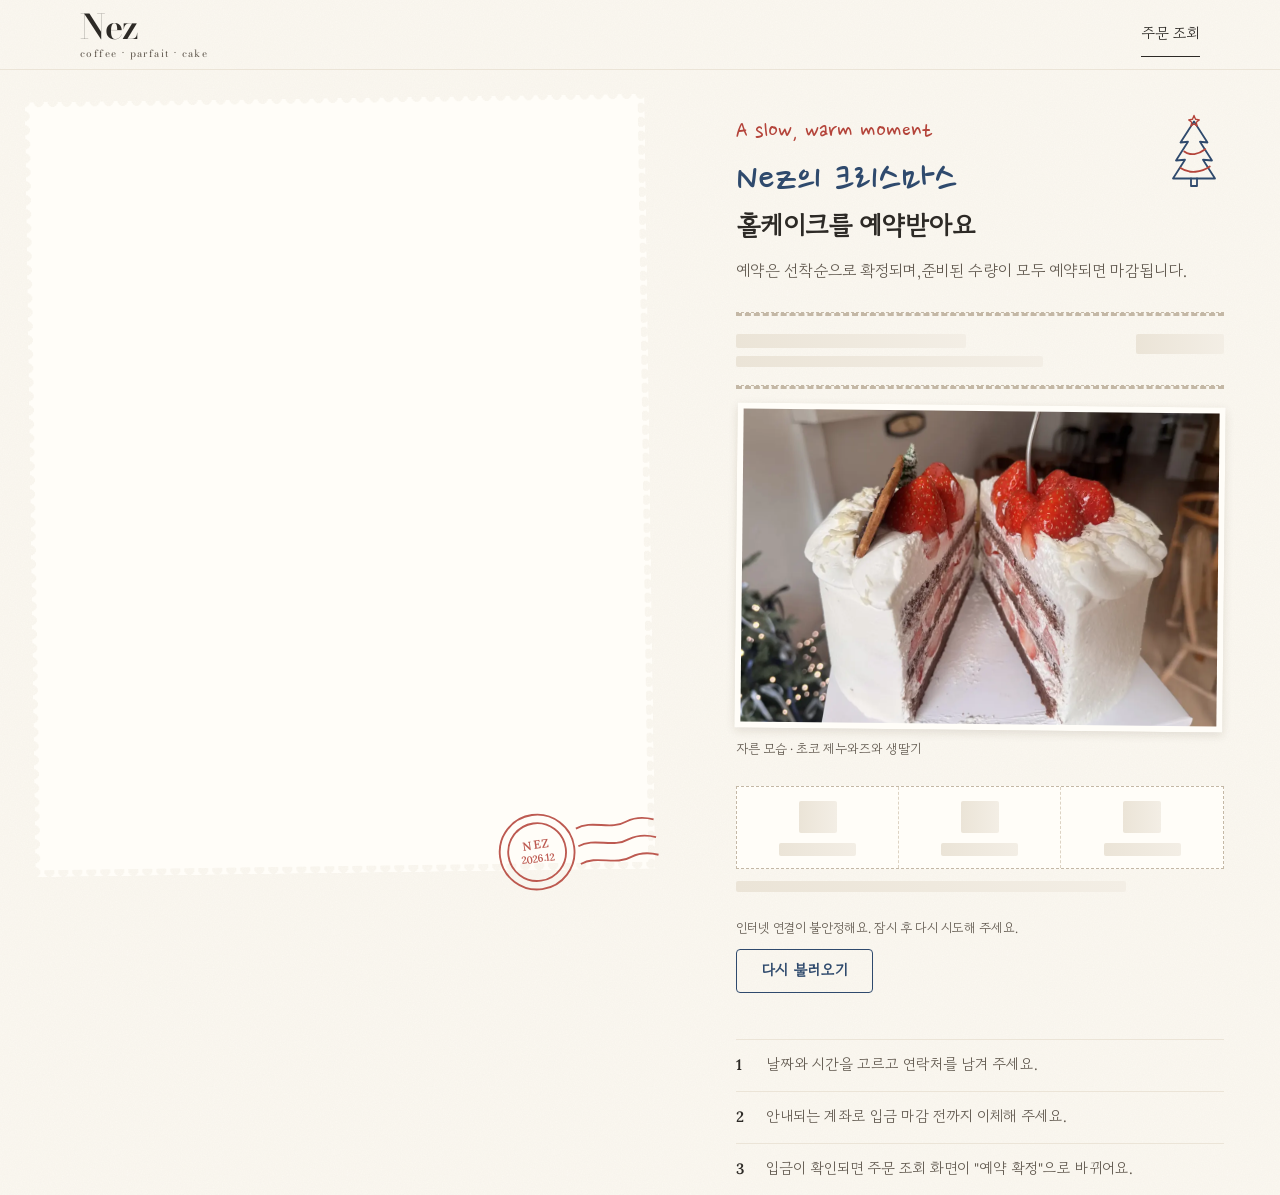
==== commit 8df6c6b0: "손그림 카드 테마와 Lora 숫자 글꼴 적용 Co-Authored-By: Claude Fable 5.2 <noreply@anthropic.com>" ====
--- a/web/index.html
+++ b/web/index.html
@@ -21,7 +21,11 @@
   <meta name="twitter:card" content="summary_large_image">
   <link rel="preconnect" href="https://fonts.googleapis.com">
   <link rel="preconnect" href="https://fonts.gstatic.com" crossorigin>
-  <link href="https://fonts.googleapis.com/css2?family=Bodoni+Moda:ital,opsz,wght@0,6..96,400;0,6..96,600;1,6..96,400&family=Gowun+Batang:wght@400;700&display=swap" rel="stylesheet">
+  <link href="https://fonts.googleapis.com/css2?family=Gowun+Dodum&family=Nanum+Pen+Script&display=swap" rel="stylesheet">
+  <!-- 숫자 글꼴 Lora: 숫자·기호·영문 대문자만 받아 온다(text=). 본문 글꼴 맨 앞에 두어 페이지의 모든 숫자가 Lora로 보인다 -->
+  <link href="https://fonts.googleapis.com/css2?family=Lora:wght@500;600&display=swap&text=0123456789%2C.%3A-~%2F%25ABCDEFGHIJKLMNOPQRSTUVWXYZ" rel="stylesheet">
+  <!-- 로고 "Nez"와 부제만 보도니: 그 글자만 받아 온다(text=) -->
+  <link href="https://fonts.googleapis.com/css2?family=Bodoni+Moda:opsz,wght@6..96,400;6..96,600&display=swap&text=Nezcofeparitk%C2%B7%20" rel="stylesheet">
   <!--
     버전 꼬리표 규칙 (예전 파일이 브라우저에 남아 화면이 깨지는 것을 막는다)
     - styles.css, config.js, mock/mock-api.js, app.js 를 고치면, 아래 네 주소의 ?v= 값을 모두 새 값으로 올린다.
@@ -29,7 +33,7 @@
     - 네 파일 모두 같은 값을 쓴다. 하나만 고쳐도 네 개를 함께 올린다(헷갈리지 않게).
     - index.html 자체에는 꼬리표를 붙일 수 없다. GitHub Pages는 파일을 10분쯤 캐시하므로, 배포 직후 10분 안에는 예전 화면이 보일 수 있다(그래도 짝이 맞는 파일끼리 열려 깨지지 않는다).
   -->
-  <link rel="stylesheet" href="styles.css?v=20261126e">
+  <link rel="stylesheet" href="styles.css?v=20261127b">
 </head>
 <body>
   <a class="skip" href="#main">본문으로 건너뛰기</a>
@@ -67,15 +71,19 @@
       <div class="home">
         <!-- 사진·제목·설명은 API를 기다리지 않고 바로 보인다. 가격·날짜·수량 자리만 뼈대로 있다가 채워진다. -->
         <!-- 대표 사진: 1단 배치는 hero-single(12번을 6:5로 잘라 케이크 전체가 들어감), PC 2단(1080px~ 그리고 가로/세로 9/8 이상, styles.css와 같은 조건) 왼쪽 고정 칸은 세로 사진(12) -->
+        <div class="hero-wrap">
         <picture class="home-photo" id="heroPhoto">
           <source media="(min-width: 1080px) and (min-aspect-ratio: 9/8)" srcset="assets/hero-tall.webp" width="1200" height="1600">
           <img src="assets/hero-single.webp" width="1200" height="1000" fetchpriority="high" decoding="async"
             alt="크리스마스 트리 앞 나무 테이블에 놓인 딸기 생크림 홀케이크. 메리 크리스마스 쿠키와 촛불이 꽂혀 있어요.">
         </picture>
+        <svg class="postmark" viewBox="0 0 200 110" aria-hidden="true" focusable="false"><g fill="none" stroke="#b4443a" stroke-width="2.2"><circle cx="55" cy="55" r="44"/><circle cx="55" cy="55" r="34"/><path d="M104 34 C124 26 144 42 164 34 C176 30 186 32 196 36 M104 55 C124 47 144 63 164 55 C176 51 186 53 196 57 M104 76 C124 68 144 84 164 76 C176 72 186 74 196 78"/></g><g fill="#b4443a" font-family="Lora, Georgia, serif" font-weight="600" text-anchor="middle"><text x="55" y="51" font-size="14" letter-spacing="1.5">NEZ</text><text x="55" y="67" font-size="12">2026.12</text></g></svg>
+        </div>
 
         <div class="home-body">
+          <svg class="deco deco-tree" viewBox="0 0 80 100" aria-hidden="true" focusable="false"><g fill="none" stroke="#2f4a6d" stroke-width="2.4" stroke-linecap="round" stroke-linejoin="round"><path d="M40 10 L22 38 L32 37 L16 62 L28 61 L12 86 L68 86 L52 61 L64 62 L48 37 L58 38 Z"/><path d="M36 86 L36 96 L44 96 L44 86"/><path d="M27 50 C35 56 46 54 55 47" stroke="#b4443a"/><path d="M22 72 C34 80 50 78 61 70" stroke="#b4443a"/><path d="M40 2 l2 5 5 1-4 3 1 5-4-3-4 3 1-5-4-3 5-1z" stroke="#b4443a" stroke-width="1.8"/></g></svg>
           <p class="kicker" id="introKicker">A slow, warm moment</p>
-          <h1 class="h-xl" id="introTitle"><span id="introCafe">Nez</span>의 크리스마스<br>홀케이크를 예약받아요</h1>
+          <h1 class="h-xl" id="introTitle"><span class="hw"><span id="introCafe">Nez</span>의 크리스마스</span> 홀케이크를 예약받아요</h1>
           <p class="lead" id="introLead">예약은 선착순으로 확정되며,준비된 수량이 모두 예약되면 마감됩니다.</p>
 
           <div id="introData" aria-busy="true">
@@ -100,7 +108,7 @@
 
           <!-- 픽업 안내: catalog notices. 비어 있으면 숨긴다 -->
           <section class="notice-sec" id="story" aria-labelledby="noticeTitle" hidden>
-            <h2 class="sub-title" id="noticeTitle">픽업 안내</h2>
+            <h2 class="sub-title" id="noticeTitle">픽업 안내 <svg class="deco deco-bow" viewBox="0 0 100 60" aria-hidden="true" focusable="false"><g fill="none" stroke="#b4443a" stroke-width="2.6" stroke-linecap="round" stroke-linejoin="round"><path d="M50 24 C34 6 14 10 18 24 C22 36 42 32 50 24 C58 32 78 36 82 24 C86 10 66 6 50 24Z"/><path d="M47 27 C42 40 36 48 28 56"/><path d="M53 27 C58 40 64 48 72 56"/><circle cx="50" cy="25" r="4"/></g></svg></h2>
             <ul class="notices" id="introNotices"></ul>
           </section>
 
@@ -114,7 +122,7 @@
           <p class="closed" id="closedNotice" role="status" hidden></p>
 
           <form id="orderForm" class="order-form" novalidate autocomplete="on" aria-labelledby="formTitle" hidden>
-            <h2 class="divider-title" id="formTitle">예약하기</h2>
+            <h2 class="divider-title" id="formTitle"><span>예약하기</span><svg class="deco deco-cake" viewBox="0 0 120 100" aria-hidden="true" focusable="false"><g fill="none" stroke="#2f4a6d" stroke-width="2.6" stroke-linecap="round" stroke-linejoin="round"><path d="M20 52 C20 46 100 46 100 52 L100 84 C100 92 20 92 20 84 Z"/><path d="M20 52 C24 60 32 52 38 60 C44 52 52 60 60 54 C68 60 76 52 82 60 C88 52 96 60 100 52"/><path d="M60 46 L60 26"/><path d="M60 22 C63 16 61 12 60 8 C58 13 56 16 60 22Z" stroke="#b4443a"/><path d="M34 48 c-3-6 3-9 6-4 c3-5 9-2 6 4" stroke="#b4443a"/><path d="M74 48 c-3-6 3-9 6-4 c3-5 9-2 6 4" stroke="#b4443a"/><path d="M12 92 L108 92"/></g></svg></h2>
 
           <fieldset class="sec" data-field="productId" id="cakeField" aria-describedby="err-productId" hidden>
             <legend class="sec-t"><b>케이크</b></legend>
@@ -264,8 +272,8 @@
 
   <div class="toast" id="toast" role="status" aria-live="polite"></div>
 
-  <script src="config.js?v=20261126e"></script>
-  <script src="mock/mock-api.js?v=20261126e"></script>
-  <script src="app.js?v=20261126e"></script>
+  <script src="config.js?v=20261127b"></script>
+  <script src="mock/mock-api.js?v=20261127b"></script>
+  <script src="app.js?v=20261127b"></script>
 </body>
 </html>
--- a/web/styles.css
+++ b/web/styles.css
@@ -1,31 +1,35 @@
 /* =========================================================
-   Nez 크리스마스 홀케이크 예약 — 방향 A "영업 달력"
-   아이보리 종이, 굵기 대비 큰 세리프, 가는 회색 격자, 마감은 분홍 원.
+   Nez 크리스마스 홀케이크 예약 — 테마 "손그림 크리스마스 카드"
+   종이 질감 바탕, 남색 잉크 + 우체국 소인 빨강, 손그림 선 장식, 숫자는 Lora.
    색·글꼴은 :root 변수만 바꾸면 전체에 반영된다.
    ========================================================= */
 :root {
   /* 바탕 */
-  --ivory: #f8f4ec;        /* 페이지 */
+  --ivory: #fbf8f1;        /* 페이지(종이) */
   --paper: #fffdf8;        /* 달력·카드 */
-  --line: #d9d3c8;         /* 격자선 */
-  --line-soft: #e9e4da;
-
-  /* 글자 (ivory 위 대비: ink 15:1, ink-2 6.7:1, ink-3은 장식·비활성 전용) */
-  --ink: #1d1a17;
-  --ink-2: #5b544c;
-  --ink-3: #a39b90;
+  --line: #ddd3c3;         /* 격자선 */
+  --line-soft: #ebe4d7;
+  --dash: #c4b8a6;         /* 손으로 그은 점선 */
+
+  /* 글자 (ivory 위 대비: ink 13:1, ink-2 6.3:1, ink-3은 장식·비활성 전용) */
+  --ink: #2d2a26;
+  --ink-2: #625a50;
+  --ink-3: #a39a8e;
 
   /* 브랜드 */
-  --choco: #4a2f24;        /* 선택, 강조 면 */
+  --choco: #2f4a6d;        /* 남색 잉크: 선택, 강조 면, 버튼 (이름은 예전 그대로 둔다) */
+  --navy: #2f4a6d;
   --on-choco: #fffdf8;
-  --berry: #a8322a;        /* 남은 수량, 오류 (ivory 위 6:1) */
-  --pink: #f6d9d6;         /* 마감 원 (휴무일 원과 같은 느낌) */
-  --pink-ink: #8a4a44;     /* 분홍 원 위 글자 (5:1) */
+  --berry: #b4443a;        /* 소인 빨강: 남은 수량, 오류, 가격 (ivory 위 5.3:1) */
+  --pink: #f0e2dc;         /* 마감 원 */
+  --pink-ink: #8a4a42;     /* 분홍 원 위 글자 (5.4:1) */
   --wood: #c9a97c;
 
   /* 글꼴 */
-  --latin: "Bodoni Moda", "Times New Roman", serif;
-  --kr: "Gowun Batang", "Apple SD Gothic Neo", "Noto Serif KR", serif;
+  --latin: "Lora", Georgia, "Times New Roman", serif;     /* 숫자(가격·날짜·달력·시간·금액·계좌·주문번호) */
+  --kr: "Lora", "Gowun Dodum", "Apple SD Gothic Neo", "Noto Sans KR", sans-serif; /* 본문·버튼·안내·오류. 맨 앞 Lora는 숫자·기호·대문자만 있는 부분 글꼴이라 숫자만 Lora, 한글은 고운돋움 */
+  --logo: "Bodoni Moda", "Times New Roman", serif;       /* 로고 Nez만 */
+  --hand: "Nanum Pen Script", "Gowun Dodum", cursive;     /* 큰 제목 두 곳(소개 제목 첫 줄, 예약하기)만 */
 
   /* 크기 */
   --gutter: 22px;
@@ -265,7 +269,7 @@
 .input::placeholder { color: #766d63; } /* 4.5:1 */
 .input:focus { border-bottom-width: 2px; padding-bottom: 7px; border-color: var(--choco); background: var(--paper); }
 .input:focus-visible { outline: none; }
-.input-code { font-family: var(--kr); letter-spacing: .08em; text-transform: uppercase; } /* Bodoni의 하이픈은 너무 가늘어 주문번호에는 쓰지 않는다 */
+.input-code { font-family: var(--latin); letter-spacing: .06em; text-transform: uppercase; }
 .hint { margin: 6px 0 0; font-size: 13px; color: var(--ink-2); }
 .hint b { color: var(--berry); font-weight: 700; }
 .err { margin: 6px 0 0; font-size: 14px; color: var(--berry); }
@@ -288,7 +292,7 @@
 .qty { display: flex; align-items: center; justify-content: space-between; max-width: 260px; border: 1px solid var(--line); background: var(--paper); }
 .qty button { width: var(--tap); height: var(--tap); border: 0; background: transparent; font-size: 22px; cursor: pointer; }
 .qty button:disabled { color: var(--ink-3); cursor: not-allowed; }
-.qty output { font-weight: 700; font-size: 22px; } /* Bodoni의 1은 I처럼 보여 한글 글꼴로 */
+.qty output { font-family: var(--latin); font-weight: 600; font-size: 22px; } /* 개수 숫자도 Lora */
 
 .agree { position: relative; display: flex; gap: 14px; align-items: flex-start; padding: 16px; border: 1px solid var(--line); background: var(--paper); font-size: 15px; cursor: pointer; }
 .agree input { position: absolute; opacity: 0; width: 1px; height: 1px; }
@@ -379,7 +383,7 @@
 .stamp::before { content: ""; position: absolute; inset: 7px; border-radius: 50%; border: 1px solid var(--choco); }
 .stamp b { display: block; font-size: 22px; line-height: 1.2; }
 .stamp small { display: block; margin-top: 4px; font-family: var(--latin); font-style: italic; font-size: 13px; }
-@keyframes stamp { from { transform: scale(.7) rotate(-12deg); opacity: 0; } to { transform: rotate(-4deg); opacity: 1; } }
+@keyframes stamp { from { transform: scale(.7) rotate(-16deg); opacity: 0; } to { transform: rotate(-8deg); opacity: 1; } }
 .confirmed-head { text-align: center; }
 .confirmed-head .order-id { justify-content: center; }
 .pickup-big { margin-top: 22px; padding: 18px; border: 1px solid var(--line); background: var(--paper); text-align: center; }
@@ -520,8 +524,10 @@
    ========================================================= */
 @media (min-width: 1080px) and (min-aspect-ratio: 9/8) {
   .home { display: grid; grid-template-columns: minmax(0, calc((100vh - 69px) * 1.15)) minmax(600px, 1fr); }
-  .home-photo { position: sticky; top: 69px; max-width: none; margin: 0; height: calc(100vh - 69px); }
+  .hero-wrap { position: sticky; top: 69px; height: calc(100vh - 69px); padding: 28px 30px; }
+  .home-photo { max-width: none; width: 100%; margin: 0; height: 100%; transform: rotate(-.8deg); }
   .home-photo img { height: 100%; aspect-ratio: auto; object-position: 50% 60%; }
+  .hero-wrap .postmark { width: 170px; right: 18px; bottom: 6px; }
   .home-body { max-width: 760px; margin: 0; padding: 48px 56px 0; }
   .summary {
     position: sticky; bottom: 0; left: auto; right: auto;
@@ -547,3 +553,106 @@
   .sum-total strong { font-size: 20px; }
   .summary .btn { min-height: 44px; padding-top: 0; padding-bottom: 0; }
 }
+
+/* =========================================================
+   테마 "손그림 크리스마스 카드" (사장님이 고른 5번)
+   - 큰 제목 두 곳만 손글씨(--hand), 나머지 글은 고운돋움(--kr), 숫자는 Lora(--latin)
+   - 장식은 SVG 선 그림. 글·버튼을 가리지 않게 pointer-events: none
+   ========================================================= */
+body, .top { background: var(--ivory) url("data:image/svg+xml,%3Csvg%20xmlns%3D%22http%3A%2F%2Fwww.w3.org%2F2000%2Fsvg%22%20width%3D%22220%22%20height%3D%22220%22%3E%3Cfilter%20id%3D%22n%22%3E%3CfeTurbulence%20type%3D%22fractalNoise%22%20baseFrequency%3D%22.85%22%20numOctaves%3D%222%22%20stitchTiles%3D%22stitch%22%2F%3E%3CfeColorMatrix%20values%3D%220%200%200%200%20.45%20%200%200%200%200%20.38%20%200%200%200%200%20.28%20%200%200%200%20.06%200%22%2F%3E%3C%2Ffilter%3E%3Crect%20width%3D%22220%22%20height%3D%22220%22%20filter%3D%22url(%23n)%22%2F%3E%3C%2Fsvg%3E"); }
+.logo-name, .logo-sub, .footer-logo { font-family: var(--logo); }
+.num, .cakes .price, .datebox .n, .cal-h, .cal-g .d, .sum-total strong, .paycard-amount dd { font-variant-numeric: lining-nums; }
+.cakes .price { color: var(--berry); font-weight: 600; }
+.datebox .n, .cal-h { font-weight: 600; }
+.sum-total strong, .paycard-amount dd { font-weight: 600; }
+.paycard-row dd.num, .order-id code { font-family: var(--latin); font-weight: 600; letter-spacing: .03em; } /* Lora 하이픈은 또렷하다 */
+.order-id code { font-weight: 500; }
+.steps i { font-style: normal; font-weight: 600; }
+.depositor summary::after { font-family: var(--kr); }
+
+/* 작은 머리말: 본문 글꼴(읽기 쉽게). 소개의 영어 한 줄만 손글씨 */
+.kicker { font-family: var(--kr); font-style: normal; font-size: 14px; color: var(--berry); }
+#introKicker { font-family: var(--hand); font-size: 25px; line-height: 1.1; }
+.h-xl { font-size: 26px; }
+.h-xl .hw { display: block; margin-bottom: 4px; font-family: var(--hand); font-weight: 400; font-size: 48px; line-height: 1.05; letter-spacing: 0; color: var(--navy); }
+.divider-title { margin-top: 0; }
+.divider-title span { font-family: var(--hand); font-weight: 400; font-size: 36px; line-height: 1; color: var(--navy); }
+.divider-title::before, .divider-title::after { height: 0; background: none; border-top: 1.5px dashed var(--dash); }
+
+/* 손그림 장식 */
+.home-body { position: relative; }
+.deco { display: block; pointer-events: none; }
+.deco-tree { position: absolute; right: var(--gutter); top: 28px; width: 52px; height: auto; }
+#introKicker, #introTitle { padding-right: 60px; }
+.sub-title { display: flex; align-items: center; gap: 10px; }
+.deco-bow { display: inline-block; width: 48px; height: auto; }
+.deco-cake { flex: none; width: 62px; height: auto; margin-left: -4px; }
+
+/* 대표 사진: 톱니 모양 우표 틀 + 소인. 사진은 자르지 않는다(1단: 6:5 전체) */
+.hero-wrap { position: relative; padding: 18px 16px 10px; }
+.home-photo {
+  padding: 10px; background: var(--paper); transform: rotate(-1.2deg);
+  max-width: min(720px, calc((100vh - 72px - var(--bar-h) - var(--safe-bottom) - 50px) * 6 / 5 + 20px));
+  max-width: min(720px, calc((100svh - 72px - var(--bar-h) - var(--safe-bottom) - 50px) * 6 / 5 + 20px));
+  -webkit-mask: radial-gradient(circle 5px at 50% 50%, transparent 98%, #000) -7px -7px / 14px 14px, linear-gradient(#000, #000) 7px 7px / calc(100% - 14px) calc(100% - 14px) no-repeat;
+  mask: radial-gradient(circle 5px at 50% 50%, transparent 98%, #000) -7px -7px / 14px 14px, linear-gradient(#000, #000) 7px 7px / calc(100% - 14px) calc(100% - 14px) no-repeat;
+}
+.postmark { position: absolute; right: max(8px, calc(50% - 380px)); bottom: -14px; width: 104px; height: auto; transform: rotate(-8deg); opacity: .88; pointer-events: none; }
+
+/* 손으로 그은 점선과 사진 카드 */
+.cakes, .cakes li { border-top-style: dashed; border-bottom-style: dashed; border-color: var(--dash); }
+.datebox { border: 1.5px dashed var(--dash); }
+.datebox > div { border-right: 1.5px dashed var(--line); }
+.cake-cut img { padding: 6px; background: var(--paper); box-shadow: 0 3px 10px rgba(60, 40, 20, .12); transform: rotate(.6deg); }
+.place { border-top-style: dashed; border-bottom-style: dashed; border-color: var(--dash); }
+
+/* 버튼: 남색 잉크, 살짝 둥근 모서리 */
+.btn { border-radius: 4px; }
+.btn-solid { background: var(--navy); border-color: var(--navy); color: var(--on-choco); }
+.btn-solid:active { background: #243a57; border-color: #243a57; }
+.btn-line { border-color: var(--navy); color: var(--navy); }
+.copy { border-color: var(--navy); color: var(--navy); border-radius: 4px; }
+.copy.is-done { background: var(--navy); color: var(--on-choco); }
+
+/* 달력 선택 원: 손으로 그린 듯 살짝 찌그러진 원 */
+.cal-g .d.is-checked .c { border-radius: 46% 54% 50% 50% / 55% 45% 55% 45%; }
+
+/* 주문서: 항공우편 줄무늬 테두리 카드 */
+.order-form { margin: 44px -6px 0; padding: 30px 16px 26px; background: var(--paper); border: 9px solid transparent;
+  border-image: repeating-linear-gradient(-45deg, #b4443a 0 10px, #fffdf8 10px 18px, #2f4a6d 18px 28px, #fffdf8 28px 36px) 9; }
+
+/* 아래 고정 바 */
+.summary { background: var(--paper); border-top: 1.5px dashed var(--dash); }
+
+/* 입금 안내·예약 확정·조회의 카드: 점선 테두리 */
+.paycard, .deadline, .pickup-big, .place-box { border: 1.5px dashed var(--dash); }
+.order-side .osum { border: 1.5px dashed var(--dash); }
+
+/* 예약 확정 도장 → 우체국 소인 */
+.stamp { width: 150px; height: 150px; margin: 8px auto 26px; border: 2px solid var(--berry); color: var(--berry); transform: rotate(-8deg); left: -28px; }
+.stamp::before { inset: 8px; border: 1.5px solid var(--berry); }
+.stamp::after { content: ""; position: absolute; left: calc(100% + 4px); top: 42px; width: 88px; height: 60px; background: url("data:image/svg+xml,%3Csvg%20xmlns%3D%22http%3A%2F%2Fwww.w3.org%2F2000%2Fsvg%22%20viewBox%3D%220%200%2096%2064%22%3E%3Cg%20fill%3D%22none%22%20stroke%3D%22%23b4443a%22%20stroke-width%3D%222.4%22%20stroke-linecap%3D%22round%22%3E%3Cpath%20d%3D%22M2%2012%20C18%204%2034%2020%2050%2012%20C64%205%2080%208%2094%2013%20M2%2032%20C18%2024%2034%2040%2050%2032%20C64%2025%2080%2028%2094%2033%20M2%2052%20C18%2044%2034%2060%2050%2052%20C64%2045%2080%2048%2094%2053%22%2F%3E%3C%2Fg%3E%3C%2Fsvg%3E") no-repeat center / contain; opacity: .9; }
+.stamp b { font-size: 22px; }
+.stamp small { font-family: var(--hand); font-style: normal; font-size: 20px; margin-top: 2px; }
+
+/* 접수 전·마감 안내 */
+.closed { border: 1.5px dashed var(--pink-ink); }
+
+@media (min-width: 768px) {
+  .deco-tree { width: 60px; }
+  .order-form { margin-left: 0; margin-right: 0; padding: 34px 28px 30px; }
+  .postmark { width: 128px; }
+}
+/* PC 2단: 위 테마 규칙보다 뒤에 와야 한다 (styles.css 앞쪽 2단 블록과 같은 조건)
+   좁은 2단(1080~1279px)은 사진 칸이 좁아 좌우 틀 여백을 줄인다(케이크 받침이 잘리지 않게) */
+@media (min-width: 1080px) and (min-aspect-ratio: 9/8) {
+  .hero-wrap { position: sticky; top: 69px; height: calc(100vh - 69px); padding: 28px 30px; }
+  .home-photo { max-width: none; width: 100%; margin: 0; height: 100%; transform: rotate(-.8deg); }
+  .home-photo img { height: 100%; aspect-ratio: auto; object-position: 50% 60%; }
+  .hero-wrap .postmark { width: 170px; right: 20px; bottom: 8px; }
+  .deco-tree { right: 56px; top: 44px; }
+  .order-form { margin-bottom: 40px; }
+}
+@media (min-width: 1080px) and (max-width: 1279px) and (min-aspect-ratio: 9/8) {
+  .hero-wrap { padding-left: 14px; padding-right: 14px; }
+}
